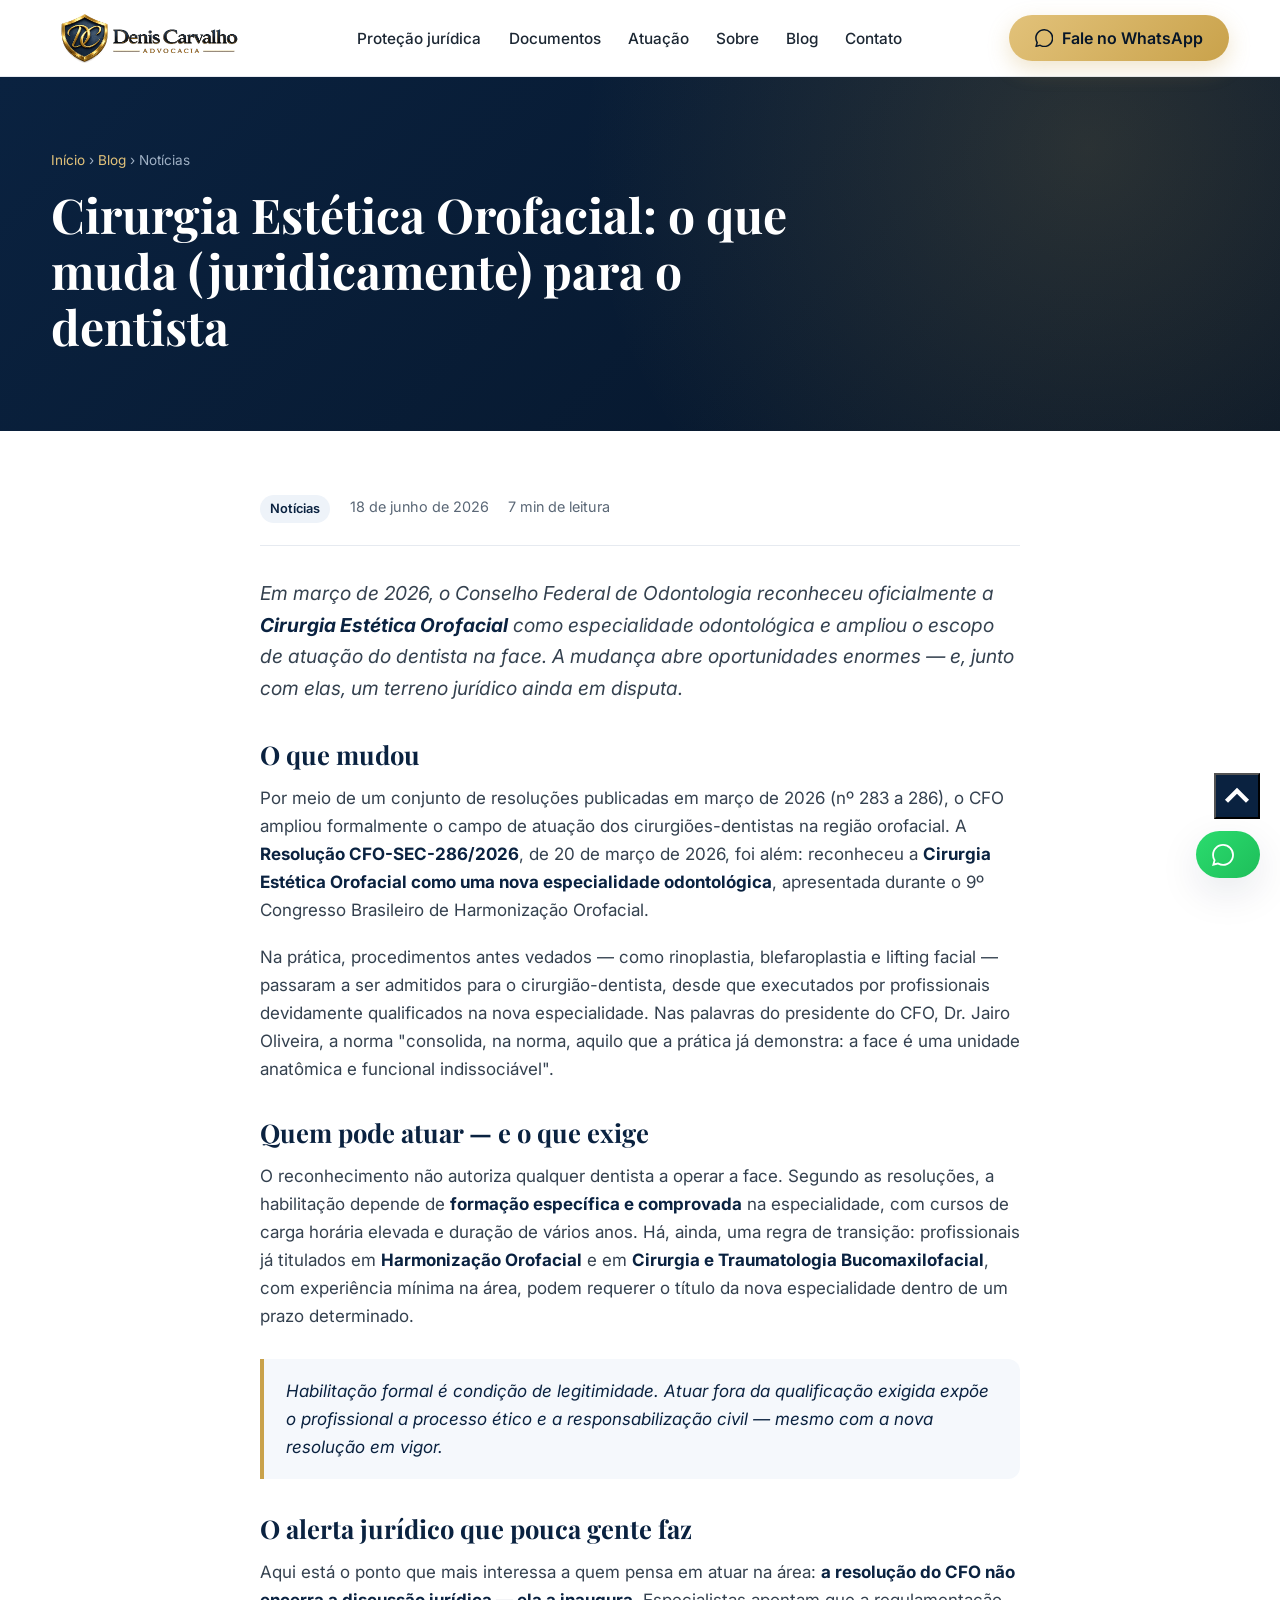
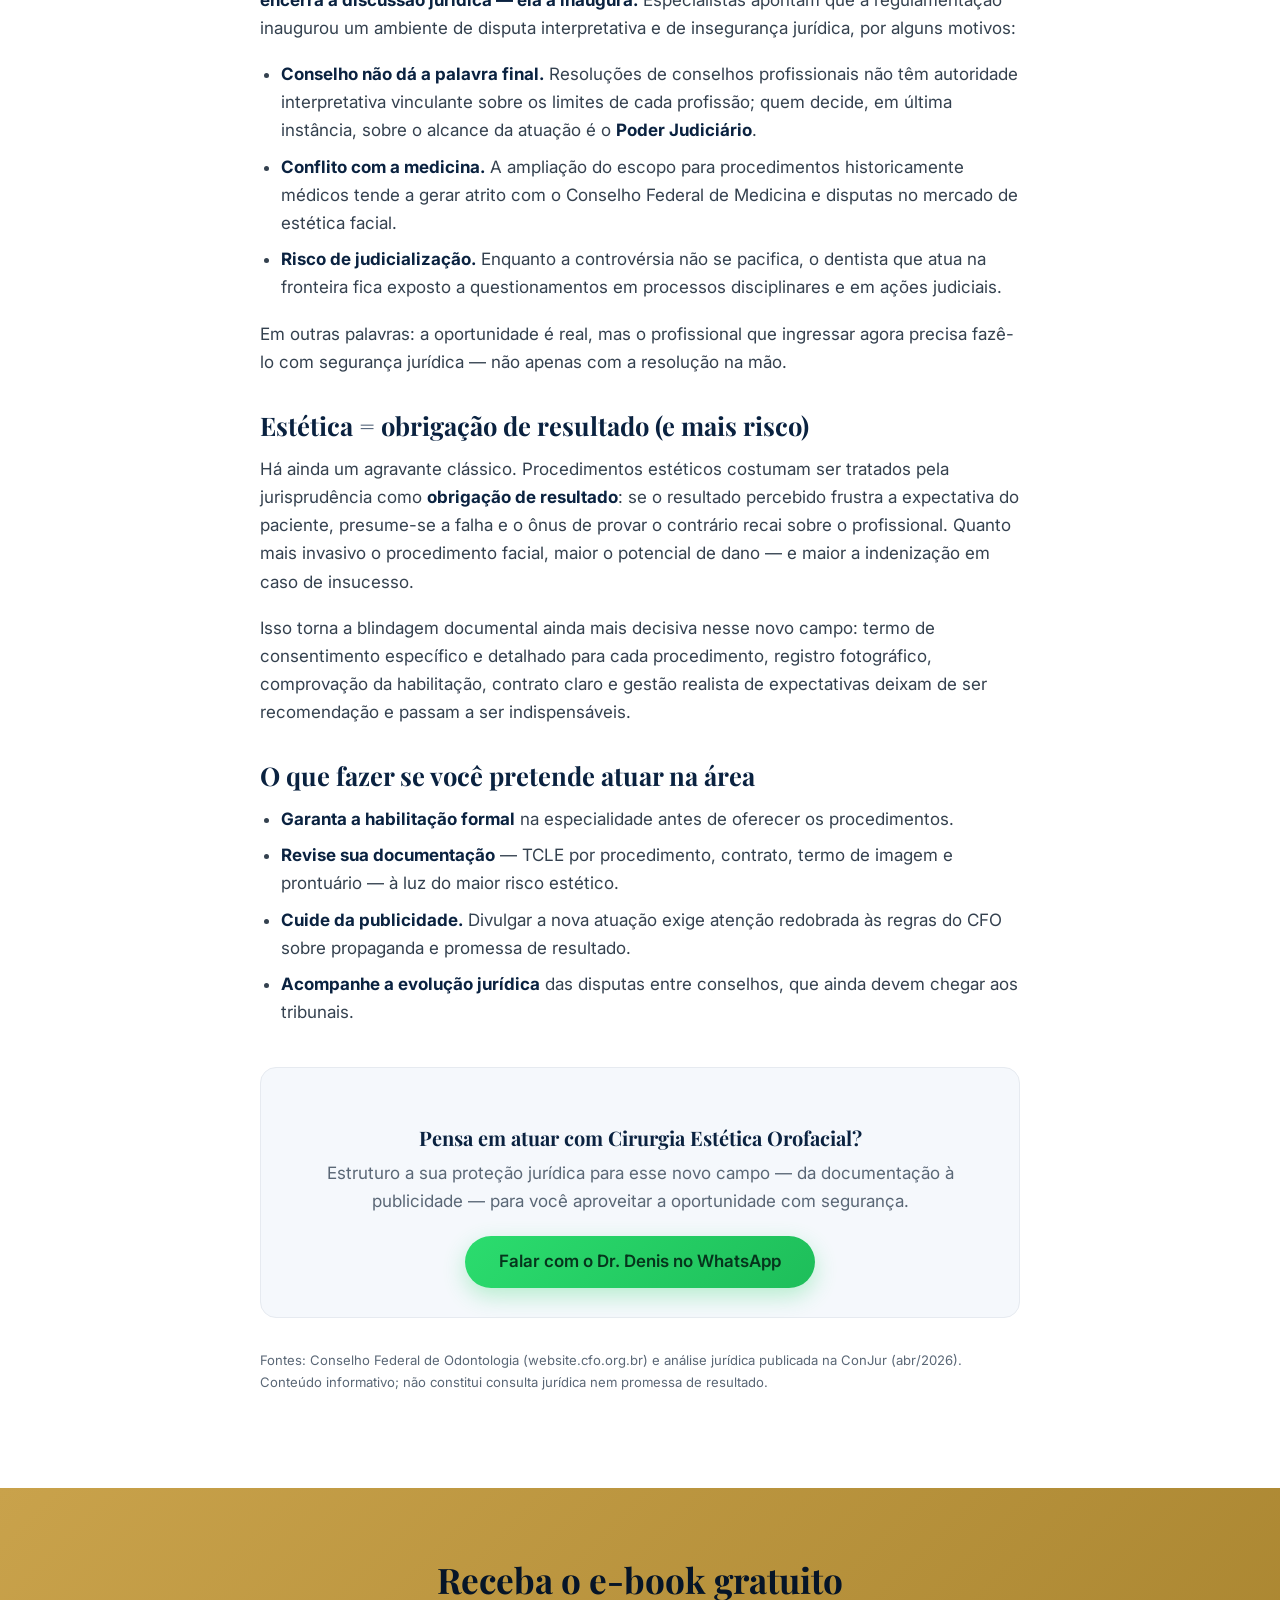
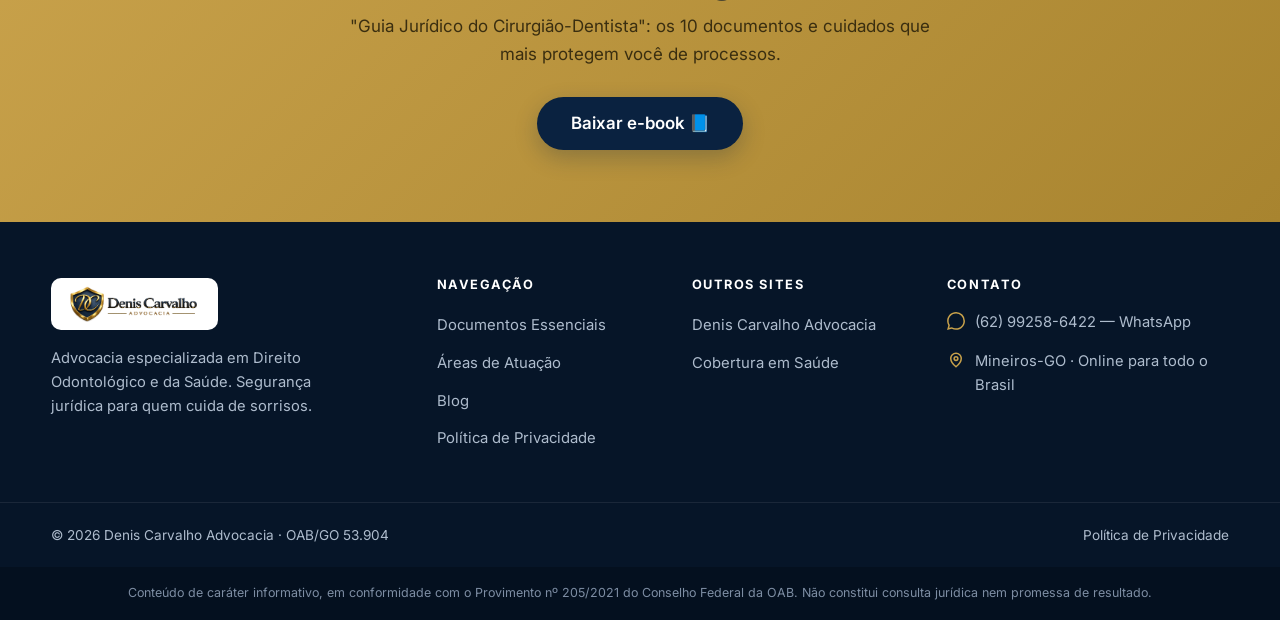
==== 2026-06-11/files-mentioned-by-the-user-denis/outputs/artigo-cirurgia-estetica-orofacial.html @ f8205f70 "Blog: novo artigo sobre Cirurgia Estetica Orofacial (Resolucao CFO 286/2026) Adiciona artigo de noti" ====
<!DOCTYPE html>
<html lang="pt-BR">
<head>
  <meta charset="UTF-8">
  <meta name="viewport" content="width=device-width, initial-scale=1.0">
  <title>Cirurgia Estética Orofacial: o que muda juridicamente para o dentista (Resolução CFO 286/2026) | Advocacia Odontológica</title>
  <meta name="description" content="O CFO reconheceu a Cirurgia Estética Orofacial como especialidade (Resolução CFO-SEC-286/2026) e ampliou o escopo do dentista na face. Entenda o que muda — e os riscos jurídicos que vêm junto.">
  <link rel="canonical" href="https://www.advocaciaodontologica.com.br/artigo-cirurgia-estetica-orofacial.html">
  <link rel="icon" type="image/png" href="assets/img/favicon.png">
  <meta property="og:type" content="article">
  <meta property="og:title" content="Cirurgia Estética Orofacial: o que muda juridicamente para o dentista">
  <meta property="og:description" content="O CFO reconheceu a Cirurgia Estética Orofacial como especialidade e ampliou o escopo do dentista na face. Veja o que muda e os riscos jurídicos.">
  <meta property="og:image" content="https://www.advocaciaodontologica.com.br/assets/img/og-image.jpg">
  <link rel="preconnect" href="https://fonts.googleapis.com">
  <link rel="preconnect" href="https://fonts.gstatic.com" crossorigin>
  <link href="https://fonts.googleapis.com/css2?family=Playfair+Display:wght@500;600;700;800&family=Inter:wght@400;500;600;700&display=swap" rel="stylesheet">
  <link rel="stylesheet" href="assets/css/styles.css">
  <script type="application/ld+json">
  {"@context":"https://schema.org","@type":"Article","headline":"Cirurgia Estética Orofacial: o que muda juridicamente para o dentista (Resolução CFO 286/2026)","datePublished":"2026-06-18","author":{"@type":"Person","name":"Denis Carvalho dos Santos Vieira"},"publisher":{"@type":"Organization","name":"Advocacia Odontológica — Denis Carvalho"},"mainEntityOfPage":"https://www.advocaciaodontologica.com.br/artigo-cirurgia-estetica-orofacial.html"}
  </script>
</head>
<body>

  <!-- HEADER -->
  <header class="site-header" id="header">
    <div class="container nav">
      <a href="index.html" class="brand" aria-label="Advocacia Odontológica — Denis Carvalho"><img src="assets/img/logo.png" alt="Denis Carvalho Advocacia — Advocacia Odontológica"></a>
      <nav aria-label="Menu principal">
        <ul class="nav-links" id="navLinks">
          <li><a href="index.html#contexto">Proteção jurídica</a></li>
          <li><a href="index.html#documentos">Documentos</a></li>
          <li><a href="index.html#servicos">Atuação</a></li>
          <li><a href="index.html#sobre">Sobre</a></li>
          <li><a href="blog.html">Blog</a></li>
          <li><a href="index.html#contato">Contato</a></li>
        </ul>
      </nav>
      <div class="nav-cta">
        <a href="https://wa.me/5562992586422?text=Ol%C3%A1%2C%20Dr.%20Denis!%20Li%20o%20artigo%20sobre%20Cirurgia%20Est%C3%A9tica%20Orofacial%20e%20gostaria%20de%20orienta%C3%A7%C3%A3o." target="_blank" rel="noopener" class="btn btn-gold"><svg viewBox="0 0 24 24"><path d="M.06 24l1.69-6.16a11.86 11.86 0 01-1.6-5.95C.16 5.32 5.5 0 12.06 0a11.8 11.8 0 018.41 3.49 11.8 11.8 0 013.48 8.41c0 6.55-5.34 11.89-11.89 11.89a11.9 11.9 0 01-5.69-1.45L.06 24zm6.6-3.8c1.68.99 3.28 1.59 5.4 1.59 5.44 0 9.87-4.43 9.88-9.88a9.8 9.8 0 00-2.88-6.99A9.82 9.82 0 0012.06 2c-5.45 0-9.88 4.43-9.88 9.88 0 2.2.64 3.85 1.72 5.58l-.99 3.62 3.75-.88z"/></svg><span class="btn-text">Fale no WhatsApp</span></a>
        <button class="nav-toggle" id="navToggle" aria-label="Abrir menu" aria-controls="navLinks"><span></span><span></span><span></span></button>
      </div>
    </div>
  </header>

  <section class="article-hero">
    <div class="container">
      <div class="crumbs"><a href="index.html">Início</a> › <a href="blog.html">Blog</a> › Notícias</div>
      <h1>Cirurgia Estética Orofacial: o que muda (juridicamente) para o dentista</h1>
    </div>
  </section>

  <article class="article">
    <div class="container article__wrap">
      <div class="article__meta">
        <span class="pill">Notícias</span>
        <span>18 de junho de 2026</span>
        <span>7 min de leitura</span>
      </div>

      <p class="article__lead">Em março de 2026, o Conselho Federal de Odontologia reconheceu oficialmente a <strong>Cirurgia Estética Orofacial</strong> como especialidade odontológica e ampliou o escopo de atuação do dentista na face. A mudança abre oportunidades enormes — e, junto com elas, um terreno jurídico ainda em disputa.</p>

      <h2>O que mudou</h2>
      <p>Por meio de um conjunto de resoluções publicadas em março de 2026 (nº 283 a 286), o CFO ampliou formalmente o campo de atuação dos cirurgiões-dentistas na região orofacial. A <strong>Resolução CFO-SEC-286/2026</strong>, de 20 de março de 2026, foi além: reconheceu a <strong>Cirurgia Estética Orofacial como uma nova especialidade odontológica</strong>, apresentada durante o 9º Congresso Brasileiro de Harmonização Orofacial.</p>
      <p>Na prática, procedimentos antes vedados — como rinoplastia, blefaroplastia e lifting facial — passaram a ser admitidos para o cirurgião-dentista, desde que executados por profissionais devidamente qualificados na nova especialidade. Nas palavras do presidente do CFO, Dr. Jairo Oliveira, a norma "consolida, na norma, aquilo que a prática já demonstra: a face é uma unidade anatômica e funcional indissociável".</p>

      <h2>Quem pode atuar — e o que exige</h2>
      <p>O reconhecimento não autoriza qualquer dentista a operar a face. Segundo as resoluções, a habilitação depende de <strong>formação específica e comprovada</strong> na especialidade, com cursos de carga horária elevada e duração de vários anos. Há, ainda, uma regra de transição: profissionais já titulados em <strong>Harmonização Orofacial</strong> e em <strong>Cirurgia e Traumatologia Bucomaxilofacial</strong>, com experiência mínima na área, podem requerer o título da nova especialidade dentro de um prazo determinado.</p>
      <blockquote>Habilitação formal é condição de legitimidade. Atuar fora da qualificação exigida expõe o profissional a processo ético e a responsabilização civil — mesmo com a nova resolução em vigor.</blockquote>

      <h2>O alerta jurídico que pouca gente faz</h2>
      <p>Aqui está o ponto que mais interessa a quem pensa em atuar na área: <strong>a resolução do CFO não encerra a discussão jurídica — ela a inaugura.</strong> Especialistas apontam que a regulamentação inaugurou um ambiente de disputa interpretativa e de insegurança jurídica, por alguns motivos:</p>
      <ul>
        <li><strong>Conselho não dá a palavra final.</strong> Resoluções de conselhos profissionais não têm autoridade interpretativa vinculante sobre os limites de cada profissão; quem decide, em última instância, sobre o alcance da atuação é o <strong>Poder Judiciário</strong>.</li>
        <li><strong>Conflito com a medicina.</strong> A ampliação do escopo para procedimentos historicamente médicos tende a gerar atrito com o Conselho Federal de Medicina e disputas no mercado de estética facial.</li>
        <li><strong>Risco de judicialização.</strong> Enquanto a controvérsia não se pacifica, o dentista que atua na fronteira fica exposto a questionamentos em processos disciplinares e em ações judiciais.</li>
      </ul>
      <p>Em outras palavras: a oportunidade é real, mas o profissional que ingressar agora precisa fazê-lo com segurança jurídica — não apenas com a resolução na mão.</p>

      <h2>Estética = obrigação de resultado (e mais risco)</h2>
      <p>Há ainda um agravante clássico. Procedimentos estéticos costumam ser tratados pela jurisprudência como <strong>obrigação de resultado</strong>: se o resultado percebido frustra a expectativa do paciente, presume-se a falha e o ônus de provar o contrário recai sobre o profissional. Quanto mais invasivo o procedimento facial, maior o potencial de dano — e maior a indenização em caso de insucesso.</p>
      <p>Isso torna a blindagem documental ainda mais decisiva nesse novo campo: termo de consentimento específico e detalhado para cada procedimento, registro fotográfico, comprovação da habilitação, contrato claro e gestão realista de expectativas deixam de ser recomendação e passam a ser indispensáveis.</p>

      <h2>O que fazer se você pretende atuar na área</h2>
      <ul>
        <li><strong>Garanta a habilitação formal</strong> na especialidade antes de oferecer os procedimentos.</li>
        <li><strong>Revise sua documentação</strong> — TCLE por procedimento, contrato, termo de imagem e prontuário — à luz do maior risco estético.</li>
        <li><strong>Cuide da publicidade.</strong> Divulgar a nova atuação exige atenção redobrada às regras do CFO sobre propaganda e promessa de resultado.</li>
        <li><strong>Acompanhe a evolução jurídica</strong> das disputas entre conselhos, que ainda devem chegar aos tribunais.</li>
      </ul>

      <div class="article__cta">
        <h3>Pensa em atuar com Cirurgia Estética Orofacial?</h3>
        <p>Estruturo a sua proteção jurídica para esse novo campo — da documentação à publicidade — para você aproveitar a oportunidade com segurança.</p>
        <a href="https://wa.me/5562992586422?text=Ol%C3%A1%2C%20Dr.%20Denis!%20Quero%20me%20preparar%20juridicamente%20para%20atuar%20com%20Cirurgia%20Est%C3%A9tica%20Orofacial." target="_blank" rel="noopener" class="btn btn-whatsapp btn-lg">Falar com o Dr. Denis no WhatsApp</a>
      </div>

      <p style="font-size:.82rem;color:var(--muted);margin-top:2rem">Fontes: Conselho Federal de Odontologia (website.cfo.org.br) e análise jurídica publicada na ConJur (abr/2026). Conteúdo informativo; não constitui consulta jurídica nem promessa de resultado.</p>
    </div>
  </article>

  <section class="cta-band">
    <div class="container">
      <h2>Receba o e-book gratuito</h2>
      <p>"Guia Jurídico do Cirurgião-Dentista": os 10 documentos e cuidados que mais protegem você de processos.</p>
      <a href="index.html#ebook" class="btn btn-navy btn-lg">Baixar e-book 📘</a>
    </div>
  </section>

  <footer class="footer">
    <div class="container">
      <div class="grid">
        <div class="f-brand">
          <img src="assets/img/logo.png" alt="Denis Carvalho Advocacia">
          <p>Advocacia especializada em Direito Odontológico e da Saúde. Segurança jurídica para quem cuida de sorrisos.</p>
        </div>
        <div>
          <h4>Navegação</h4>
          <ul><li><a href="index.html#documentos">Documentos Essenciais</a></li><li><a href="index.html#servicos">Áreas de Atuação</a></li><li><a href="blog.html">Blog</a></li><li><a href="privacidade.html">Política de Privacidade</a></li></ul>
        </div>
        <div>
          <h4>Outros sites</h4>
          <ul><li><a href="https://www.deniscarvalhoadvocacia.com.br" target="_blank" rel="noopener">Denis Carvalho Advocacia</a></li><li><a href="https://www.coberturaemsaude.com.br" target="_blank" rel="noopener">Cobertura em Saúde</a></li></ul>
        </div>
        <div class="f-contact">
          <h4>Contato</h4>
          <div class="fc"><svg viewBox="0 0 24 24" fill="currentColor"><path d="M.06 24l1.69-6.16a11.86 11.86 0 01-1.6-5.95C.16 5.32 5.5 0 12.06 0a11.8 11.8 0 018.41 3.49 11.8 11.8 0 013.48 8.41c0 6.55-5.34 11.89-11.89 11.89a11.9 11.9 0 01-5.69-1.45L.06 24zm6.6-3.8c1.68.99 3.28 1.59 5.4 1.59 5.44 0 9.87-4.43 9.88-9.88a9.8 9.8 0 00-2.88-6.99A9.82 9.82 0 0012.06 2c-5.45 0-9.88 4.43-9.88 9.88 0 2.2.64 3.85 1.72 5.58l-.99 3.62 3.75-.88z"/></svg><div><a href="https://wa.me/5562992586422" target="_blank" rel="noopener">(62) 99258-6422</a> — WhatsApp</div></div>
          <div class="fc"><svg viewBox="0 0 24 24" fill="none" stroke="currentColor" stroke-width="2"><path d="M12 21s-7-5.6-7-11a7 7 0 0114 0c0 5.4-7 11-7 11z"/><circle cx="12" cy="10" r="2.5"/></svg><div>Mineiros-GO · Online para todo o Brasil</div></div>
        </div>
      </div>
    </div>
    <div class="footer-bottom"><div class="container"><span>© <span class="js-year">2026</span> Denis Carvalho Advocacia · OAB/GO 53.904</span><span><a href="privacidade.html">Política de Privacidade</a></span></div></div>
    <div class="disclaimer"><div class="container">Conteúdo de caráter informativo, em conformidade com o Provimento nº 205/2021 do Conselho Federal da OAB. Não constitui consulta jurídica nem promessa de resultado.</div></div>
  </footer>

  <div class="fab-stack">
    <button class="fab-totop" id="toTop" aria-label="Voltar ao topo"><svg viewBox="0 0 24 24" fill="none" stroke="currentColor" stroke-width="2.5"><path d="M18 15l-6-6-6 6"/></svg></button>
    <a href="https://wa.me/5562992586422?text=Ol%C3%A1%2C%20Dr.%20Denis!%20Vim%20pelo%20blog%20e%20gostaria%20de%20uma%20orienta%C3%A7%C3%A3o." target="_blank" rel="noopener" class="fab fab-whats" aria-label="Fale no WhatsApp"><svg viewBox="0 0 24 24" fill="currentColor"><path d="M.06 24l1.69-6.16a11.86 11.86 0 01-1.6-5.95C.16 5.32 5.5 0 12.06 0a11.8 11.8 0 018.41 3.49 11.8 11.8 0 013.48 8.41c0 6.55-5.34 11.89-11.89 11.89a11.9 11.9 0 01-5.69-1.45L.06 24zm6.6-3.8c1.68.99 3.28 1.59 5.4 1.59 5.44 0 9.87-4.43 9.88-9.88a9.8 9.8 0 00-2.88-6.99A9.82 9.82 0 0012.06 2c-5.45 0-9.88 4.43-9.88 9.88 0 2.2.64 3.85 1.72 5.58l-.99 3.62 3.75-.88z"/></svg><span class="fab-label">Fale comigo no WhatsApp</span></a>
  </div>

  <script src="assets/js/main.js" defer></script>
</body>
</html>
---- 2026-06-11/files-mentioned-by-the-user-denis/outputs/assets/css/styles.css ----
/* ===================================================================
   Advocacia Odontológica — Denis Carvalho Advocacia
   Folha de estilo única (index, blog, artigos, privacidade)
   Identidade: navy + dourado · Playfair Display + Inter
   =================================================================== */

/* ---------- Tokens ---------- */
:root {
  --navy:        #0a2240;
  --navy-2:      #0d2a4d;
  --navy-3:      #112f57;
  --navy-deep:   #061528;
  --gold:        #c9a24b;
  --gold-light:  #e2c27a;
  --gold-dark:   #a8842f;
  --ink:         #1c2733;
  --muted:       #5a6776;
  --line:        #e6eaf0;
  --bg:          #ffffff;
  --bg-soft:     #f5f8fc;
  --bg-soft-2:   #eef3f9;
  --white:       #ffffff;
  --radius:      16px;
  --radius-sm:   11px;
  --shadow-sm:   0 2px 10px rgba(10, 34, 64, .06);
  --shadow:      0 14px 40px rgba(10, 34, 64, .10);
  --shadow-lg:   0 30px 70px rgba(10, 34, 64, .18);
  --container:   1180px;
  --ease:        cubic-bezier(.22, .61, .36, 1);
  --wa:          #25d366;
  --wa-dark:     #1ebe5a;
}

/* ---------- Reset ---------- */
*, *::before, *::after { box-sizing: border-box; }
html { scroll-behavior: smooth; -webkit-text-size-adjust: 100%; }
body {
  margin: 0;
  font-family: "Inter", system-ui, -apple-system, "Segoe UI", Roboto, sans-serif;
  color: var(--ink);
  background: var(--bg);
  line-height: 1.65;
  font-size: 17px;
  overflow-x: hidden;
}
img { max-width: 100%; display: block; }
a { color: inherit; text-decoration: none; }
h1, h2, h3, h4 { font-family: "Playfair Display", Georgia, serif; line-height: 1.16; color: var(--navy); margin: 0; font-weight: 700; }
p { margin: 0 0 1rem; }
ul { margin: 0; padding: 0; list-style: none; }

.container { width: 92%; max-width: var(--container); margin-inline: auto; }
.container--narrow { max-width: 820px; }

/* ---------- Buttons ---------- */
.btn {
  --btn-bg: var(--gold);
  --btn-fg: var(--navy-deep);
  display: inline-flex; align-items: center; gap: .55em;
  padding: .85em 1.6em;
  background: var(--btn-bg); color: var(--btn-fg);
  font-weight: 600; font-size: 1rem; line-height: 1;
  border: none; border-radius: 999px; cursor: pointer;
  transition: transform .25s var(--ease), box-shadow .25s var(--ease), background .25s var(--ease);
  box-shadow: 0 8px 22px rgba(201, 162, 75, .28);
  white-space: nowrap;
}
.btn:hover { transform: translateY(-2px); box-shadow: 0 14px 30px rgba(201, 162, 75, .4); }
.btn svg { width: 1.15em; height: 1.15em; fill: currentColor; flex: none; }

.btn-gold   { --btn-bg: linear-gradient(135deg, var(--gold-light), var(--gold)); --btn-fg: var(--navy-deep); }
.btn-navy   { --btn-bg: var(--navy); --btn-fg: #fff; box-shadow: 0 8px 22px rgba(10, 34, 64, .25); }
.btn-navy:hover { box-shadow: 0 14px 30px rgba(10, 34, 64, .35); }
.btn-whatsapp { --btn-bg: linear-gradient(135deg, #2bdc6e, var(--wa-dark)); --btn-fg: #06351c; box-shadow: 0 8px 22px rgba(37, 211, 102, .3); }
.btn-whatsapp:hover { box-shadow: 0 14px 30px rgba(37, 211, 102, .45); }
.btn-outline {
  --btn-bg: transparent; --btn-fg: #fff;
  border: 1.6px solid rgba(255, 255, 255, .55); box-shadow: none;
}
.btn-outline:hover { background: rgba(255, 255, 255, .1); box-shadow: none; }
.btn-outline--navy { --btn-fg: var(--navy); border-color: rgba(10, 34, 64, .25); }
.btn-outline--navy:hover { background: rgba(10, 34, 64, .05); }
.btn-lg { padding: 1.05em 2em; font-size: 1.06rem; }
.btn-xl { padding: 1.15em 2.4em; font-size: 1.12rem; }

/* ---------- Top bar ---------- */
.topbar {
  background: var(--navy-deep); color: #c7d3e1;
  font-size: .82rem; border-bottom: 1px solid rgba(255, 255, 255, .07);
}
.topbar .container { display: flex; align-items: center; justify-content: space-between; gap: 1rem; min-height: 40px; }
.topbar a { color: #c7d3e1; transition: color .2s; }
.topbar a:hover { color: var(--gold-light); }
.tb-item { display: inline-flex; align-items: center; gap: .45em; }
.tb-item svg { width: 15px; height: 15px; color: var(--gold); }
.tb-social { display: inline-flex; align-items: center; gap: 1rem; }
.tb-social svg { width: 17px; height: 17px; }

/* ---------- Header ---------- */
.site-header {
  position: sticky; top: 0; z-index: 50;
  background: rgba(255, 255, 255, .92);
  backdrop-filter: saturate(180%) blur(10px);
  border-bottom: 1px solid var(--line);
  transition: box-shadow .3s, background .3s;
}
.site-header.scrolled { box-shadow: var(--shadow-sm); background: rgba(255, 255, 255, .98); }
.site-header .nav { display: flex; align-items: center; justify-content: space-between; gap: 1.2rem; min-height: 76px; }
.brand { flex: none; display: inline-flex; }
.brand img { height: 50px; width: auto; max-width: none; }
.nav-links { display: flex; align-items: center; gap: 1.7rem; }
.nav-links a { font-weight: 500; font-size: .96rem; color: var(--ink); position: relative; padding: .35em 0; transition: color .2s; white-space: nowrap; }
.nav-links a::after {
  content: ""; position: absolute; left: 0; bottom: 0; height: 2px; width: 0;
  background: var(--gold); transition: width .25s var(--ease);
}
.nav-links a:hover { color: var(--navy); }
.nav-links a:hover::after { width: 100%; }
.nav-cta { display: flex; align-items: center; gap: .8rem; }

.nav-toggle {
  display: none; flex-direction: column; gap: 5px; width: 42px; height: 42px;
  align-items: center; justify-content: center; background: var(--bg-soft);
  border: 1px solid var(--line); border-radius: 11px; cursor: pointer;
}
.nav-toggle span { width: 22px; height: 2px; background: var(--navy); border-radius: 2px; transition: .3s; }
.nav-toggle.open span:nth-child(1) { transform: translateY(7px) rotate(45deg); }
.nav-toggle.open span:nth-child(2) { opacity: 0; }
.nav-toggle.open span:nth-child(3) { transform: translateY(-7px) rotate(-45deg); }

/* ---------- Hero ---------- */
.hero {
  position: relative; color: #fff; overflow: hidden;
  background: linear-gradient(120deg, var(--navy-deep) 0%, var(--navy) 48%, var(--navy-3) 100%);
}
.hero::before {
  content: ""; position: absolute; inset: 0;
  background:
    radial-gradient(circle at 82% 18%, rgba(201, 162, 75, .22), transparent 42%),
    radial-gradient(circle at 12% 88%, rgba(201, 162, 75, .12), transparent 40%);
  pointer-events: none;
}
.hero__inner {
  position: relative; z-index: 2;
  display: grid; grid-template-columns: 1.05fr .95fr; gap: 3rem; align-items: center;
  padding: clamp(3rem, 7vw, 6rem) 0;
}
.hero__eyebrow {
  display: inline-flex; align-items: center; gap: .5em;
  font-size: .8rem; font-weight: 600; letter-spacing: .14em; text-transform: uppercase;
  color: var(--gold-light); margin-bottom: 1.1rem;
}
.hero__eyebrow::before { content: ""; width: 28px; height: 1.5px; background: var(--gold); }
.hero__title {
  color: #fff; font-size: clamp(2.1rem, 4.6vw, 3.5rem); margin-bottom: 1.2rem; font-weight: 700;
}
.hero__title span { color: var(--gold-light); font-style: italic; }
.hero__subtitle { font-size: 1.12rem; color: #cdd8e6; max-width: 33em; margin-bottom: 2rem; }
.hero__actions { display: flex; flex-wrap: wrap; gap: 1rem; margin-bottom: 1.8rem; }
.hero__note { font-size: .9rem; color: #9fb0c4; display: flex; align-items: center; gap: .5em; }
.hero__note svg { width: 16px; height: 16px; fill: var(--gold); flex: none; }

.hero__media { position: relative; }
.hero__media img {
  width: 100%; border-radius: var(--radius); box-shadow: var(--shadow-lg);
  border: 5px solid rgba(255, 255, 255, .08); aspect-ratio: 4 / 3.4; object-fit: cover;
}
.hero__badge {
  position: absolute; left: -18px; bottom: 26px;
  background: #fff; color: var(--navy); border-radius: 14px; padding: .9rem 1.15rem;
  box-shadow: var(--shadow); display: flex; align-items: center; gap: .75rem;
}
.hero__badge strong { font-family: "Playfair Display", serif; font-size: 1.55rem; color: var(--gold-dark); display: block; line-height: 1; }
.hero__badge span { font-size: .78rem; color: var(--muted); line-height: 1.3; }
.hero__badge .b-ic { width: 38px; height: 38px; border-radius: 10px; background: var(--bg-soft); display: grid; place-items: center; }
.hero__badge .b-ic svg { width: 20px; height: 20px; fill: var(--gold); }

/* Trust strip */
.trust { background: var(--navy-deep); border-top: 1px solid rgba(255, 255, 255, .07); }
.trust .container { display: flex; flex-wrap: wrap; justify-content: center; gap: 1rem 2.6rem; padding: 1rem 0; }
.trust span { color: #b9c6d6; font-size: .92rem; display: inline-flex; align-items: center; gap: .5em; }
.trust svg { width: 18px; height: 18px; fill: var(--gold); }

/* ---------- Sections ---------- */
.section { padding: clamp(3.5rem, 7vw, 6rem) 0; }
.section--light { background: var(--bg-soft); }
.section--soft2 { background: var(--bg-soft-2); }
.section--navy { background: linear-gradient(160deg, var(--navy) 0%, var(--navy-deep) 100%); color: #d6e0ee; }
.section--navy .section__title, .section--navy h3 { color: #fff; }
.section--navy .section__lead { color: #c0cde0; }

.eyebrow {
  display: inline-flex; align-items: center; gap: .5em;
  font-size: .78rem; font-weight: 700; letter-spacing: .16em; text-transform: uppercase;
  color: var(--gold-dark); margin-bottom: .9rem;
}
.section--navy .eyebrow { color: var(--gold-light); }
.section__head { text-align: center; max-width: 760px; margin: 0 auto 3rem; }
.section__title { font-size: clamp(1.7rem, 3.5vw, 2.6rem); margin-bottom: 1rem; }
.section__title--left { text-align: left; }
.section__lead { font-size: 1.1rem; color: var(--muted); }
.section--navy .section__lead { color: #c0cde0; }
.section__closing { text-align: center; max-width: 720px; margin: 2.6rem auto 0; font-size: 1.05rem; color: var(--muted); }
.section--navy .section__closing { color: #c0cde0; }
.section__cta { text-align: center; margin-top: 2.8rem; }

/* ---------- Cards grid ---------- */
.cards-grid { display: grid; gap: 1.4rem; }
.cards-grid--3 { grid-template-columns: repeat(3, 1fr); }
.cards-grid--2 { grid-template-columns: repeat(2, 1fr); }

.card {
  background: var(--bg); border: 1px solid var(--line); border-radius: var(--radius);
  padding: 2rem 1.7rem; box-shadow: var(--shadow-sm);
  transition: transform .3s var(--ease), box-shadow .3s var(--ease), border-color .3s;
}
.card:hover { transform: translateY(-6px); box-shadow: var(--shadow); border-color: #d7e0ec; }
.card__icon { width: 50px; height: 50px; padding: 12px; border-radius: 13px;
  background: linear-gradient(135deg, rgba(201, 162, 75, .16), rgba(201, 162, 75, .05));
  fill: var(--gold-dark); margin-bottom: 1.1rem; }
.card h3 { font-size: 1.22rem; margin-bottom: .6rem; }
.card p { color: var(--muted); font-size: .98rem; margin: 0; }
.section--navy .card { background: rgba(255, 255, 255, .04); border-color: rgba(255, 255, 255, .1); }
.section--navy .card p { color: #b8c5d8; }
.section--navy .card:hover { border-color: rgba(201, 162, 75, .4); }

/* Doc cards */
.docs-grid { margin-top: .5rem; }
.doc-card {
  background: rgba(255, 255, 255, .045); border: 1px solid rgba(255, 255, 255, .1);
  border-radius: var(--radius-sm); padding: 1.5rem 1.4rem; position: relative;
  transition: transform .3s var(--ease), background .3s, border-color .3s;
}
.doc-card::before {
  content: ""; position: absolute; left: 1.4rem; top: 0; width: 34px; height: 3px;
  background: var(--gold); border-radius: 0 0 3px 3px;
}
.doc-card:hover { transform: translateY(-5px); background: rgba(255, 255, 255, .08); border-color: rgba(201, 162, 75, .45); }
.doc-card h3 { color: #fff; font-size: 1.08rem; margin-bottom: .5rem; }
.doc-card p { color: #b8c5d8; font-size: .92rem; margin: 0; }

/* ---------- Split feature (image + text) ---------- */
.split { display: grid; grid-template-columns: 1fr 1fr; gap: 3.2rem; align-items: center; }
.split--reverse .split__media { order: 2; }
.split__media img { width: 100%; border-radius: var(--radius); box-shadow: var(--shadow); aspect-ratio: 5/4; object-fit: cover; }
.split__list { margin-top: 1.4rem; display: grid; gap: .85rem; }
.split__list li { display: flex; gap: .7rem; align-items: flex-start; color: var(--muted); }
.split__list svg { width: 22px; height: 22px; fill: var(--gold-dark); flex: none; margin-top: 2px; }
.split__list strong { color: var(--navy); }

/* ---------- About ---------- */
.about { display: grid; grid-template-columns: .8fr 1.2fr; gap: 3rem; align-items: center; }
.about__photo img { width: 100%; border-radius: var(--radius); box-shadow: var(--shadow-lg); border: 5px solid rgba(255, 255, 255, .08); }
.about__name { font-size: 1.5rem; color: #fff; margin: .3rem 0; }
.about__oab { color: var(--gold-light); font-weight: 600; margin-bottom: 1.2rem; font-size: .98rem; }
.about__highlights { margin: 1.4rem 0 1.8rem; display: grid; gap: .8rem; }
.about__highlights li { display: flex; gap: .7rem; align-items: center; color: #cdd8e6; }
.about__highlights svg { width: 22px; height: 22px; fill: var(--gold); flex: none; }

/* ---------- FAQ ---------- */
.faq { display: grid; gap: 1rem; }
.faq__item {
  background: var(--bg); border: 1px solid var(--line); border-radius: var(--radius-sm);
  overflow: hidden; box-shadow: var(--shadow-sm); transition: box-shadow .25s;
}
.faq__item[open] { box-shadow: var(--shadow); }
.faq__question {
  list-style: none; cursor: pointer; padding: 1.25rem 3rem 1.25rem 1.5rem;
  font-weight: 600; color: var(--navy); position: relative; font-size: 1.04rem;
}
.faq__question::-webkit-details-marker { display: none; }
.faq__question::after {
  content: "+"; position: absolute; right: 1.4rem; top: 50%; transform: translateY(-50%);
  font-size: 1.6rem; color: var(--gold-dark); transition: transform .3s; font-family: "Inter", sans-serif; line-height: 1;
}
.faq__item[open] .faq__question::after { transform: translateY(-50%) rotate(45deg); }
.faq__answer { padding: 0 1.5rem 1.4rem; color: var(--muted); }
.faq__answer p { margin: 0; }

/* ---------- Lead capture (slide-in) ---------- */
.leadin {
  position: fixed; right: 0; top: 50%; transform: translate(105%, -50%); z-index: 80;
  width: 340px; max-width: 90vw; background: #fff; border-radius: 16px 0 0 16px;
  box-shadow: var(--shadow-lg); transition: transform .5s var(--ease); overflow: hidden;
}
.leadin.show { transform: translate(0, -50%); }
.leadin__head { background: linear-gradient(135deg, var(--navy), var(--navy-deep)); color: #fff; padding: 1.4rem 1.5rem 1.2rem; position: relative; }
.leadin__head .tag { display: inline-block; background: var(--gold); color: var(--navy-deep); font-size: .68rem; font-weight: 700; letter-spacing: .1em; text-transform: uppercase; padding: .25em .6em; border-radius: 6px; margin-bottom: .6rem; }
.leadin__head h4 { color: #fff; font-size: 1.2rem; margin-bottom: .3rem; }
.leadin__head p { font-size: .85rem; color: #c7d3e1; margin: 0; }
.leadin__close { position: absolute; top: 10px; right: 12px; width: 28px; height: 28px; border: none; background: rgba(255,255,255,.12); color: #fff; border-radius: 8px; font-size: 1.1rem; cursor: pointer; line-height: 1; }
.leadin__close:hover { background: rgba(255,255,255,.25); }
.leadin__body { padding: 1.3rem 1.5rem 1.5rem; }
.leadin__body label { font-size: .8rem; font-weight: 600; color: var(--navy); display: block; margin-bottom: .3rem; }
.leadin__body input[type=text], .leadin__body input[type=email] {
  width: 100%; padding: .7em .9em; border: 1px solid var(--line); border-radius: 10px;
  font: inherit; font-size: .95rem; margin-bottom: .9rem; transition: border-color .2s;
}
.leadin__body input:focus { outline: none; border-color: var(--gold); }
.leadin__consent { display: flex; gap: .5rem; align-items: flex-start; font-size: .78rem; color: var(--muted); margin-bottom: 1rem; }
.leadin__consent input { margin-top: 3px; }
.leadin__body .btn { width: 100%; justify-content: center; }
.leadin__tab {
  position: fixed; right: 0; top: 50%; transform: translateY(-50%); z-index: 79;
  background: linear-gradient(135deg, var(--gold-light), var(--gold)); color: var(--navy-deep);
  writing-mode: vertical-rl; padding: 1rem .55rem; border-radius: 12px 0 0 12px;
  font-weight: 700; font-size: .82rem; letter-spacing: .04em; cursor: pointer; border: none;
  box-shadow: -4px 4px 16px rgba(10, 34, 64, .2); display: flex; align-items: center; gap: .5rem;
}
.leadin__tab svg { width: 18px; height: 18px; fill: var(--navy-deep); transform: rotate(90deg); }

/* ---------- CTA band ---------- */
.cta-final {
  background: linear-gradient(135deg, var(--navy) 0%, var(--navy-deep) 100%);
  color: #fff; text-align: center; padding: clamp(3.5rem, 7vw, 5.5rem) 0; position: relative; overflow: hidden;
}
.cta-final::before { content: ""; position: absolute; inset: 0;
  background: radial-gradient(circle at 50% 0%, rgba(201,162,75,.2), transparent 55%); }
.cta-final > .container { position: relative; z-index: 2; }
.cta-final__title { color: #fff; font-size: clamp(1.7rem, 3.6vw, 2.5rem); margin-bottom: 1rem; }
.cta-final__text { color: #cdd8e6; font-size: 1.1rem; max-width: 38em; margin: 0 auto 2rem; }
.cta-final__note { color: #9fb0c4; font-size: .9rem; margin-top: 1.4rem; }

.cta-band { background: linear-gradient(135deg, var(--gold) 0%, var(--gold-dark) 100%); color: var(--navy-deep); text-align: center; padding: clamp(3rem, 6vw, 4.5rem) 0; }
.cta-band h2 { color: var(--navy-deep); font-size: clamp(1.6rem, 3.4vw, 2.2rem); margin-bottom: .7rem; }
.cta-band p { color: #3a2e10; max-width: 36em; margin: 0 auto 1.8rem; }

/* ---------- Blog ---------- */
.article-hero {
  background: linear-gradient(135deg, var(--navy) 0%, var(--navy-deep) 100%); color: #fff;
  padding: clamp(2.6rem, 6vw, 4.5rem) 0 clamp(2.6rem, 6vw, 4rem); position: relative; overflow: hidden;
}
.article-hero::before { content: ""; position: absolute; inset: 0; background: radial-gradient(circle at 85% 20%, rgba(201,162,75,.18), transparent 45%); }
.article-hero > .container { position: relative; z-index: 2; }
.crumbs { font-size: .85rem; color: #9fb0c4; margin-bottom: 1rem; }
.crumbs a { color: var(--gold-light); }
.article-hero h1 { color: #fff; font-size: clamp(2rem, 4.4vw, 3rem); max-width: 16em; margin-bottom: .8rem; }
.article-hero .lead { color: #c7d3e1; font-size: 1.12rem; max-width: 680px; }

.blog { padding: clamp(3rem, 6vw, 5rem) 0; background: var(--bg-soft); }
.posts { display: grid; grid-template-columns: repeat(3, 1fr); gap: 1.8rem; }
.post {
  background: #fff; border: 1px solid var(--line); border-radius: var(--radius); overflow: hidden;
  display: flex; flex-direction: column; box-shadow: var(--shadow-sm);
  transition: transform .3s var(--ease), box-shadow .3s var(--ease);
}
.post:hover { transform: translateY(-6px); box-shadow: var(--shadow); }
.post .thumb {
  position: relative; aspect-ratio: 16/10; display: grid; place-items: center; overflow: hidden;
}
.post .thumb img { width: 100%; height: 100%; object-fit: cover; transition: transform .5s var(--ease); }
.post:hover .thumb img { transform: scale(1.06); }
.post .thumb.g1 { background: linear-gradient(135deg, var(--navy), var(--navy-3)); }
.post .thumb.g2 { background: linear-gradient(135deg, #15406e, #0d2a4d); }
.post .thumb.g3 { background: linear-gradient(135deg, var(--gold-dark), #6c5418); }
.post .thumb > svg { width: 56px; height: 56px; stroke: rgba(255,255,255,.85); }
.post .cat {
  position: absolute; left: 12px; top: 12px; z-index: 2;
  background: rgba(255,255,255,.95); color: var(--navy); font-size: .72rem; font-weight: 700;
  padding: .3em .7em; border-radius: 7px; letter-spacing: .02em;
}
.post .body { padding: 1.4rem 1.4rem 1.6rem; display: flex; flex-direction: column; flex: 1; }
.post .date { font-size: .8rem; color: var(--muted); margin-bottom: .55rem; }
.post h3 { font-size: 1.18rem; margin-bottom: .55rem; line-height: 1.3; }
.post p { color: var(--muted); font-size: .94rem; flex: 1; }
.post .more { color: var(--gold-dark); font-weight: 600; font-size: .92rem; display: inline-flex; align-items: center; gap: .4em; margin-top: .6rem; }
.post .more svg { width: 17px; height: 17px; stroke: currentColor; fill: none; transition: transform .25s; }
.post:hover .more svg { transform: translateX(4px); }

/* ---------- Article body ---------- */
.article { padding: clamp(2.5rem, 5vw, 4rem) 0 clamp(3rem, 6vw, 5rem); }
.article__wrap { max-width: 760px; margin: 0 auto; }
.article__meta { display: flex; flex-wrap: wrap; gap: .5rem 1.2rem; color: var(--muted); font-size: .9rem; margin-bottom: 2rem; padding-bottom: 1.4rem; border-bottom: 1px solid var(--line); }
.article__meta .pill { background: var(--bg-soft-2); color: var(--navy); padding: .25em .8em; border-radius: 999px; font-weight: 600; font-size: .8rem; }
.article__wrap h2 { font-size: 1.6rem; margin: 2.2rem 0 .9rem; }
.article__wrap h3 { font-size: 1.25rem; margin: 1.8rem 0 .7rem; }
.article__wrap p { color: #34414f; margin-bottom: 1.15rem; }
.article__wrap ul { list-style: disc; padding-left: 1.3rem; margin: 0 0 1.2rem; color: #34414f; }
.article__wrap li { margin-bottom: .5rem; }
.article__wrap blockquote {
  margin: 1.8rem 0; padding: 1.1rem 1.4rem; background: var(--bg-soft);
  border-left: 4px solid var(--gold); border-radius: 0 12px 12px 0; color: var(--navy); font-style: italic;
}
.article__wrap strong { color: var(--navy); }
.article__lead { font-size: 1.2rem; color: var(--muted); font-style: italic; }
.article__cta {
  margin-top: 2.6rem; padding: 1.8rem; background: var(--bg-soft); border: 1px solid var(--line);
  border-radius: var(--radius); text-align: center;
}
.article__cta h3 { margin-bottom: .6rem; }
.article__cta p { color: var(--muted); margin-bottom: 1.3rem; }

/* ---------- Footer ---------- */
.footer { background: var(--navy-deep); color: #aebccd; padding: 3.5rem 0 0; }
.footer .grid { display: grid; grid-template-columns: 1.6fr 1fr 1fr 1.3fr; gap: 2.4rem; padding-bottom: 2.6rem; }
.footer h4 { color: #fff; font-family: "Inter", sans-serif; font-size: .8rem; letter-spacing: .12em; text-transform: uppercase; margin-bottom: 1.1rem; }
.f-brand img { height: 52px; background: #fff; padding: 8px 12px; border-radius: 10px; margin-bottom: 1rem; }
.f-brand p { font-size: .92rem; max-width: 30ch; }
.footer ul li { margin-bottom: .6rem; }
.footer ul a { font-size: .93rem; transition: color .2s; }
.footer ul a:hover { color: var(--gold-light); }
.f-social { display: flex; gap: .7rem; margin-top: 1.1rem; }
.f-social a { width: 38px; height: 38px; border-radius: 10px; background: rgba(255,255,255,.07); display: grid; place-items: center; transition: background .2s, transform .2s; }
.f-social a:hover { background: var(--gold); transform: translateY(-2px); }
.f-social svg { width: 18px; height: 18px; color: #fff; }
.f-social a:hover svg { color: var(--navy-deep); }
.f-contact .fc { display: flex; gap: .6rem; align-items: flex-start; margin-bottom: .9rem; font-size: .92rem; }
.f-contact .fc svg { width: 18px; height: 18px; color: var(--gold); flex: none; margin-top: 2px; }
.f-contact .fc a { color: #aebccd; }
.f-contact .fc a:hover { color: var(--gold-light); }
.footer-bottom { border-top: 1px solid rgba(255,255,255,.08); }
.footer-bottom .container { display: flex; flex-wrap: wrap; justify-content: space-between; gap: .6rem; padding: 1.3rem 0; font-size: .85rem; }
.footer-bottom a:hover { color: var(--gold-light); }
.disclaimer { background: #04101f; }
.disclaimer .container { padding: 1rem 0; font-size: .78rem; color: #7d8da3; text-align: center; }

/* ---------- Floating action buttons ---------- */
.fab-stack { position: fixed; right: 20px; bottom: 22px; z-index: 70; display: flex; flex-direction: column; gap: .8rem; align-items: flex-end; }
.fab {
  display: inline-flex; align-items: center; gap: .6rem; padding: .7rem 1rem; border-radius: 999px;
  font-weight: 600; font-size: .92rem; box-shadow: var(--shadow); cursor: pointer; border: none;
  transition: transform .25s var(--ease), box-shadow .25s; color: #fff;
}
.fab svg { width: 22px; height: 22px; flex: none; }
.fab .fab-label { max-width: 0; overflow: hidden; white-space: nowrap; opacity: 0; transition: max-width .35s var(--ease), opacity .25s, margin .35s; }
.fab:hover { transform: translateY(-3px); box-shadow: var(--shadow-lg); }
.fab:hover .fab-label { max-width: 240px; opacity: 1; }
.fab-whats { background: linear-gradient(135deg, #2bdc6e, var(--wa-dark)); }
.fab-whats svg { fill: #fff; }
.fab-urgent { background: linear-gradient(135deg, #e0533d, #b8311c); }
.fab-urgent svg { stroke: #fff; fill: none; }
.fab-totop {
  width: 46px; height: 46px; justify-content: center; padding: 0; background: var(--navy);
  opacity: 0; visibility: hidden; transition: opacity .3s, transform .25s, visibility .3s;
}
.fab-totop svg { stroke: #fff; fill: none; }
.fab-totop.show { opacity: 1; visibility: visible; }
/* WhatsApp pulse */
.fab-whats::after {
  content: ""; position: absolute; inset: 0; border-radius: 999px; z-index: -1;
  box-shadow: 0 0 0 0 rgba(37, 211, 102, .5); animation: pulse 2.4s infinite;
}
.fab-whats { position: relative; }
@keyframes pulse { 0% { box-shadow: 0 0 0 0 rgba(37,211,102,.5); } 70% { box-shadow: 0 0 0 16px rgba(37,211,102,0); } 100% { box-shadow: 0 0 0 0 rgba(37,211,102,0); } }

/* ---------- Toast ---------- */
.toast {
  position: fixed; left: 50%; bottom: 26px; transform: translate(-50%, 140%); z-index: 95;
  background: var(--navy); color: #fff; padding: .9rem 1.4rem; border-radius: 12px;
  box-shadow: var(--shadow-lg); font-size: .95rem; max-width: 92vw; transition: transform .4s var(--ease);
  display: flex; align-items: center; gap: .6rem;
}
.toast.show { transform: translate(-50%, 0); }
.toast svg { width: 20px; height: 20px; fill: var(--gold-light); flex: none; }

/* ---------- Cookie banner ---------- */
.cookie {
  position: fixed; left: 18px; bottom: 18px; z-index: 96; max-width: 380px;
  background: #fff; border: 1px solid var(--line); border-radius: 14px; box-shadow: var(--shadow-lg);
  padding: 1.2rem 1.3rem; transform: translateY(150%); transition: transform .45s var(--ease);
}
.cookie.show { transform: translateY(0); }
.cookie p { font-size: .85rem; color: var(--muted); margin-bottom: .9rem; }
.cookie a { color: var(--gold-dark); text-decoration: underline; }
.cookie__row { display: flex; gap: .6rem; }
.cookie .btn { padding: .6em 1.1em; font-size: .9rem; }
.cookie .btn-ghost { background: var(--bg-soft); color: var(--navy); box-shadow: none; }

/* ---------- Helpers ---------- */
.hide-sm { }
.reveal { opacity: 0; transform: translateY(24px); transition: opacity .6s var(--ease), transform .6s var(--ease); }
.reveal.in { opacity: 1; transform: none; }

/* ---------- Responsive ---------- */
@media (max-width: 980px) {
  .hero__inner { grid-template-columns: 1fr; gap: 2.4rem; }
  .hero__media { max-width: 460px; }
  .hero__badge { left: 12px; }
  .about { grid-template-columns: 1fr; }
  .about__photo { max-width: 360px; }
  .split, .split--reverse .split__media { grid-template-columns: 1fr; order: 0; }
  .cards-grid--3 { grid-template-columns: repeat(2, 1fr); }
  .posts { grid-template-columns: repeat(2, 1fr); }
  .footer .grid { grid-template-columns: 1fr 1fr; }
}
@media (max-width: 760px) {
  body { font-size: 16px; }
  .nav-links {
    position: fixed; inset: 0 0 0 auto; width: min(82vw, 320px); flex-direction: column;
    align-items: flex-start; gap: .3rem; background: #fff; padding: 6rem 1.6rem 2rem;
    box-shadow: -10px 0 40px rgba(10,34,64,.15); transform: translateX(100%); transition: transform .35s var(--ease); z-index: 45;
  }
  .nav-links.open { transform: translateX(0); }
  .nav-links a { width: 100%; padding: .7rem 0; border-bottom: 1px solid var(--line); font-size: 1.05rem; }
  .nav-toggle { display: flex; }
  .nav-cta .btn-text { display: none; }
  .nav-cta .btn { padding: .7em .9em; }
  .topbar .tb-center, .hide-sm { display: none; }
  .topbar .container { justify-content: space-between; }
  .cards-grid--3, .cards-grid--2 { grid-template-columns: 1fr; }
  .posts { grid-template-columns: 1fr; }
  .footer .grid { grid-template-columns: 1fr; gap: 1.8rem; }
  .fab .fab-label { display: none; }
  .leadin { width: 300px; }
  .hero__actions .btn { width: 100%; justify-content: center; }
}
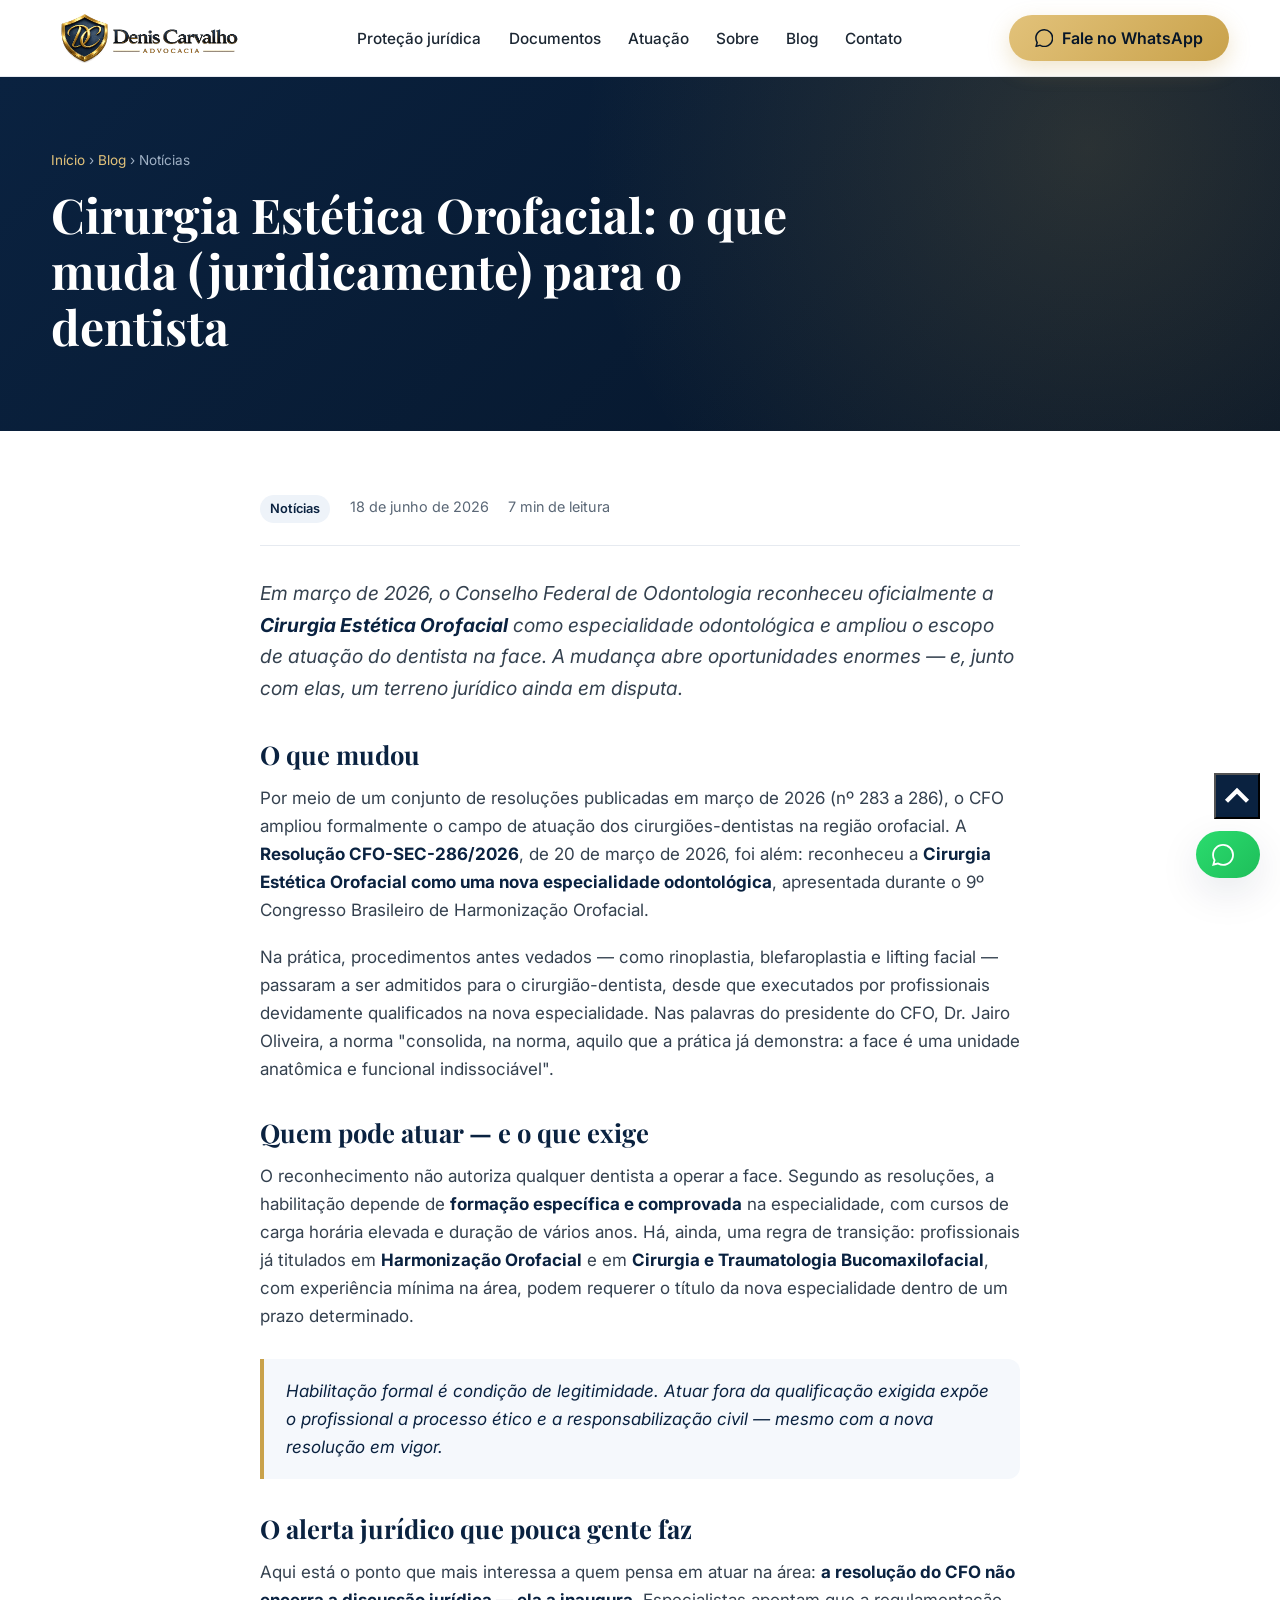
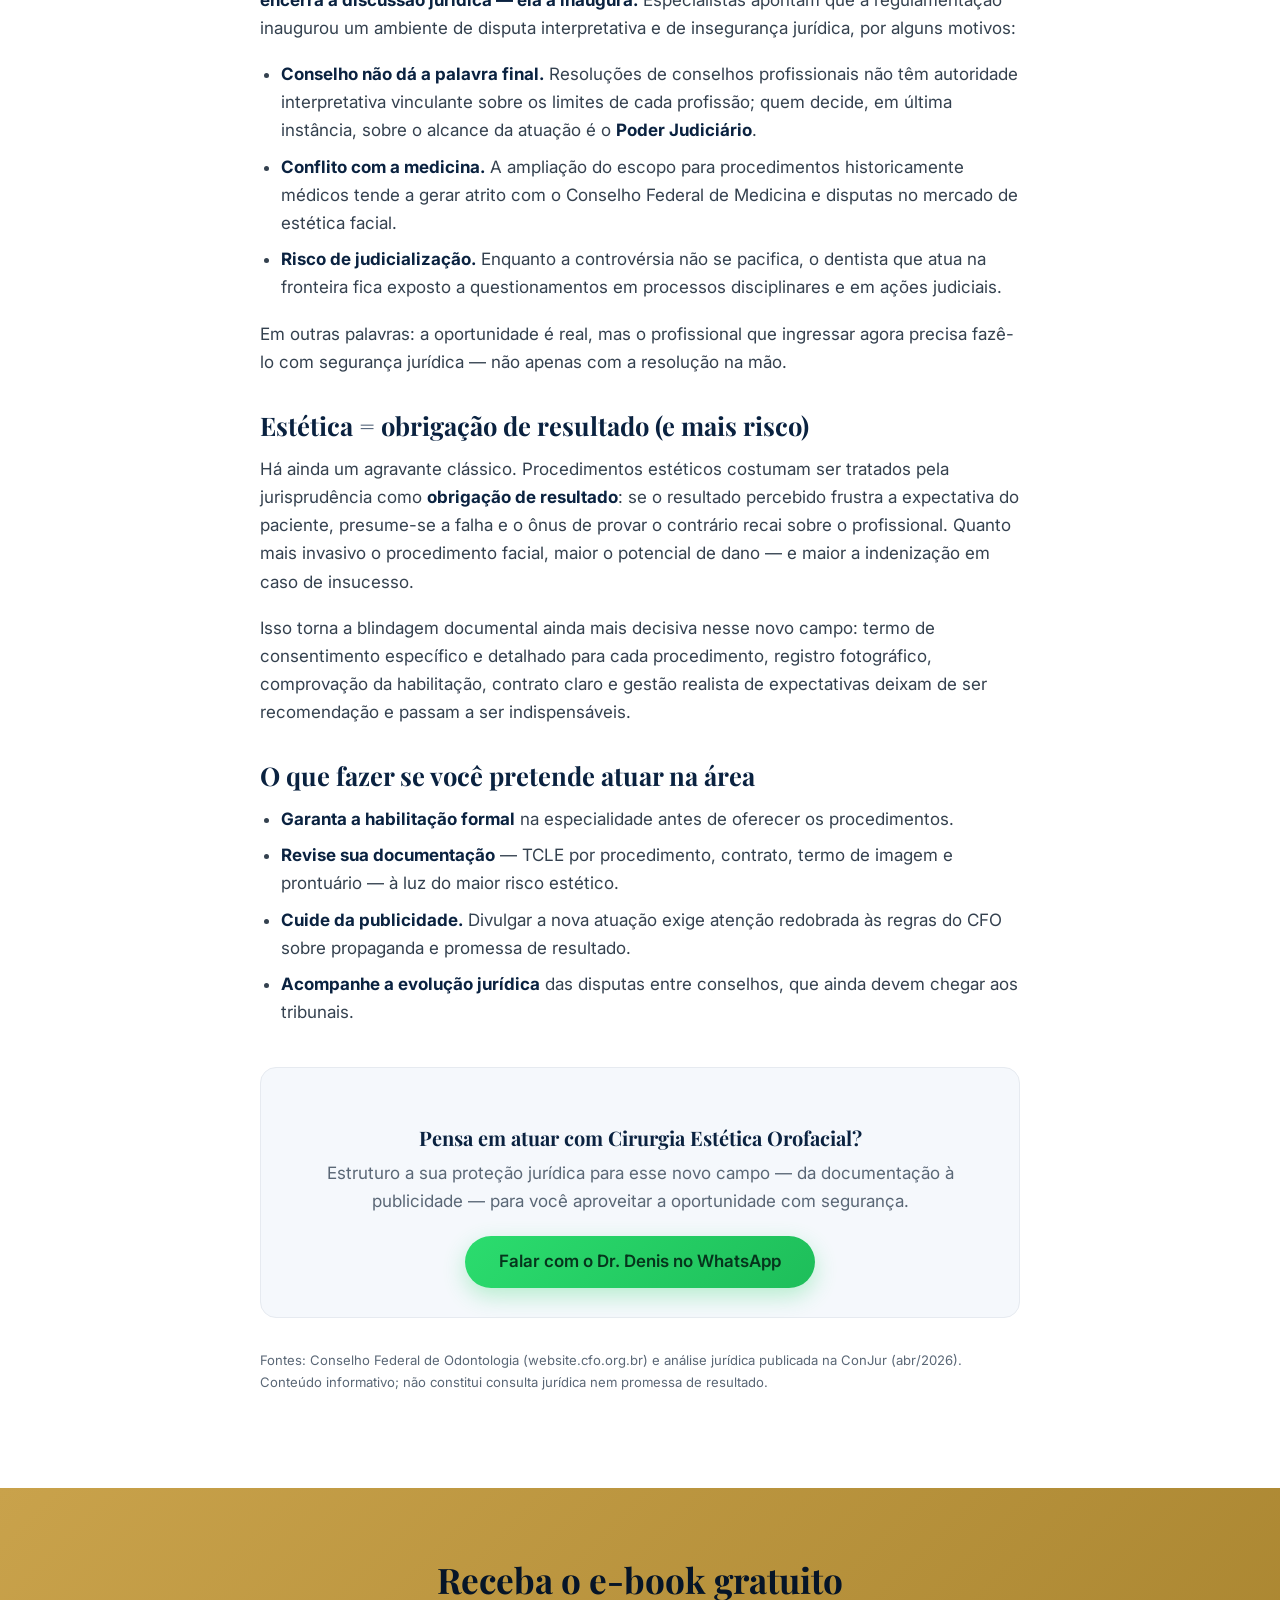
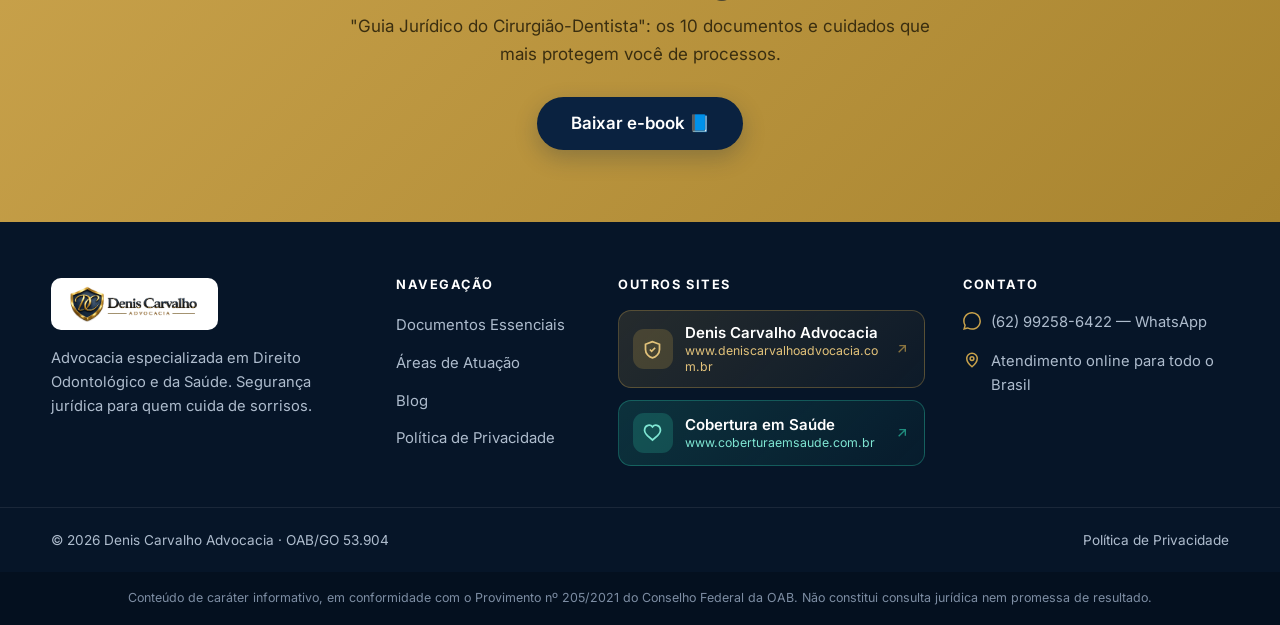
==== commit f44755af: "Remove cidade (Mineiros-GO) e destaca "Outros sites" no rodape - Remove todas as mencoes a Mineiros-" ====
--- a/2026-06-11/files-mentioned-by-the-user-denis/outputs/artigo-cirurgia-estetica-orofacial.html
+++ b/2026-06-11/files-mentioned-by-the-user-denis/outputs/artigo-cirurgia-estetica-orofacial.html
@@ -119,12 +119,23 @@
         </div>
         <div>
           <h4>Outros sites</h4>
-          <ul><li><a href="https://www.deniscarvalhoadvocacia.com.br" target="_blank" rel="noopener">Denis Carvalho Advocacia</a></li><li><a href="https://www.coberturaemsaude.com.br" target="_blank" rel="noopener">Cobertura em Saúde</a></li></ul>
+          <div class="f-sites">
+            <a href="https://www.deniscarvalhoadvocacia.com.br" target="_blank" rel="noopener" class="f-site-card">
+              <span class="f-site-ic"><svg viewBox="0 0 24 24" fill="none" stroke="currentColor" stroke-width="2"><path d="M12 3 4 6v6c0 4.4 3.4 8.5 8 9.5 4.6-1 8-5.1 8-9.5V6l-8-3Z"/><path d="m9 12 2 2 4-4"/></svg></span>
+              <span class="f-site-txt"><span class="f-site-nm">Denis Carvalho Advocacia</span><span class="f-site-url">www.deniscarvalhoadvocacia.com.br</span></span>
+              <svg class="f-site-go" viewBox="0 0 24 24" fill="none" stroke="currentColor" stroke-width="2"><path d="M7 17 17 7M8 7h9v9"/></svg>
+            </a>
+            <a href="https://www.coberturaemsaude.com.br" target="_blank" rel="noopener" class="f-site-card f-site-card--health">
+              <span class="f-site-ic"><svg viewBox="0 0 24 24" fill="none" stroke="currentColor" stroke-width="2"><path d="M20.8 7.6a5 5 0 0 0-8.8-2 5 5 0 0 0-8.8 2c-1 3 1 6 3 8l5.8 5 5.8-5c2-2 4-5 3-8Z"/></svg></span>
+              <span class="f-site-txt"><span class="f-site-nm">Cobertura em Saúde</span><span class="f-site-url">www.coberturaemsaude.com.br</span></span>
+              <svg class="f-site-go" viewBox="0 0 24 24" fill="none" stroke="currentColor" stroke-width="2"><path d="M7 17 17 7M8 7h9v9"/></svg>
+            </a>
+          </div>
         </div>
         <div class="f-contact">
           <h4>Contato</h4>
           <div class="fc"><svg viewBox="0 0 24 24" fill="currentColor"><path d="M.06 24l1.69-6.16a11.86 11.86 0 01-1.6-5.95C.16 5.32 5.5 0 12.06 0a11.8 11.8 0 018.41 3.49 11.8 11.8 0 013.48 8.41c0 6.55-5.34 11.89-11.89 11.89a11.9 11.9 0 01-5.69-1.45L.06 24zm6.6-3.8c1.68.99 3.28 1.59 5.4 1.59 5.44 0 9.87-4.43 9.88-9.88a9.8 9.8 0 00-2.88-6.99A9.82 9.82 0 0012.06 2c-5.45 0-9.88 4.43-9.88 9.88 0 2.2.64 3.85 1.72 5.58l-.99 3.62 3.75-.88z"/></svg><div><a href="https://wa.me/5562992586422" target="_blank" rel="noopener">(62) 99258-6422</a> — WhatsApp</div></div>
-          <div class="fc"><svg viewBox="0 0 24 24" fill="none" stroke="currentColor" stroke-width="2"><path d="M12 21s-7-5.6-7-11a7 7 0 0114 0c0 5.4-7 11-7 11z"/><circle cx="12" cy="10" r="2.5"/></svg><div>Mineiros-GO · Online para todo o Brasil</div></div>
+          <div class="fc"><svg viewBox="0 0 24 24" fill="none" stroke="currentColor" stroke-width="2"><path d="M12 21s-7-5.6-7-11a7 7 0 0114 0c0 5.4-7 11-7 11z"/><circle cx="12" cy="10" r="2.5"/></svg><div>Atendimento online para todo o Brasil</div></div>
         </div>
       </div>
     </div>
--- a/2026-06-11/files-mentioned-by-the-user-denis/outputs/assets/css/styles.css
+++ b/2026-06-11/files-mentioned-by-the-user-denis/outputs/assets/css/styles.css
@@ -33,7 +33,7 @@
 
 /* ---------- Reset ---------- */
 *, *::before, *::after { box-sizing: border-box; }
-html { scroll-behavior: smooth; -webkit-text-size-adjust: 100%; }
+html { scroll-behavior: smooth; -webkit-text-size-adjust: 100%; overflow-x: hidden; overflow-x: clip; }
 body {
   margin: 0;
   font-family: "Inter", system-ui, -apple-system, "Segoe UI", Roboto, sans-serif;
@@ -99,12 +99,15 @@
 /* ---------- Header ---------- */
 .site-header {
   position: sticky; top: 0; z-index: 50;
-  background: rgba(255, 255, 255, .92);
-  backdrop-filter: saturate(180%) blur(10px);
+  background: rgba(255, 255, 255, .97);
   border-bottom: 1px solid var(--line);
   transition: box-shadow .3s, background .3s;
 }
-.site-header.scrolled { box-shadow: var(--shadow-sm); background: rgba(255, 255, 255, .98); }
+/* backdrop-filter só no desktop: no mobile ele prendia o menu lateral (containing block do fixed) */
+@media (min-width: 761px) {
+  .site-header { background: rgba(255, 255, 255, .92); backdrop-filter: saturate(180%) blur(10px); }
+}
+.site-header.scrolled { box-shadow: var(--shadow-sm); background: rgba(255, 255, 255, .99); }
 .site-header .nav { display: flex; align-items: center; justify-content: space-between; gap: 1.2rem; min-height: 76px; }
 .brand { flex: none; display: inline-flex; }
 .brand img { height: 50px; width: auto; max-width: none; }
@@ -392,7 +395,7 @@
 
 /* ---------- Footer ---------- */
 .footer { background: var(--navy-deep); color: #aebccd; padding: 3.5rem 0 0; }
-.footer .grid { display: grid; grid-template-columns: 1.6fr 1fr 1fr 1.3fr; gap: 2.4rem; padding-bottom: 2.6rem; }
+.footer .grid { display: grid; grid-template-columns: 1.5fr .9fr 1.5fr 1.3fr; gap: 2.4rem; padding-bottom: 2.6rem; }
 .footer h4 { color: #fff; font-family: "Inter", sans-serif; font-size: .8rem; letter-spacing: .12em; text-transform: uppercase; margin-bottom: 1.1rem; }
 .f-brand img { height: 52px; background: #fff; padding: 8px 12px; border-radius: 10px; margin-bottom: 1rem; }
 .f-brand p { font-size: .92rem; max-width: 30ch; }
@@ -408,6 +411,30 @@
 .f-contact .fc svg { width: 18px; height: 18px; color: var(--gold); flex: none; margin-top: 2px; }
 .f-contact .fc a { color: #aebccd; }
 .f-contact .fc a:hover { color: var(--gold-light); }
+/* Destaque "Outros sites" — cards coloridos com URL visível */
+.f-sites { display: grid; gap: .75rem; margin-top: .2rem; }
+.f-site-card {
+  display: flex; align-items: center; gap: .75rem; padding: .75rem .85rem; border-radius: 13px;
+  background: linear-gradient(135deg, rgba(201,162,75,.16), rgba(201,162,75,.04));
+  border: 1px solid rgba(201,162,75,.32);
+  transition: transform .25s var(--ease), box-shadow .25s, border-color .25s, background .25s;
+}
+.f-site-card:hover { transform: translateY(-2px); border-color: var(--gold); background: linear-gradient(135deg, rgba(201,162,75,.26), rgba(201,162,75,.08)); box-shadow: 0 12px 28px rgba(201,162,75,.22); }
+.f-site-ic { width: 40px; height: 40px; flex: none; border-radius: 11px; display: grid; place-items: center; background: rgba(201,162,75,.22); }
+.f-site-ic svg { width: 21px; height: 21px; color: var(--gold-light); }
+.f-site-txt { display: flex; flex-direction: column; min-width: 0; line-height: 1.3; }
+.f-site-nm { color: #fff; font-weight: 600; font-size: .94rem; }
+.f-site-url { color: var(--gold-light); font-size: .77rem; word-break: break-all; }
+.f-site-go { width: 16px; height: 16px; flex: none; color: var(--gold); margin-left: auto; opacity: .65; transition: transform .25s, opacity .25s; }
+.f-site-card:hover .f-site-go { transform: translate(2px, -2px); opacity: 1; }
+/* Variante "saúde" — destaque em verde-água */
+.f-site-card--health { background: linear-gradient(135deg, rgba(45,201,170,.16), rgba(45,201,170,.04)); border-color: rgba(45,201,170,.32); }
+.f-site-card--health:hover { border-color: #2dc9aa; background: linear-gradient(135deg, rgba(45,201,170,.26), rgba(45,201,170,.08)); box-shadow: 0 12px 28px rgba(45,201,170,.22); }
+.f-site-card--health .f-site-ic { background: rgba(45,201,170,.22); }
+.f-site-card--health .f-site-ic svg { color: #7fe6d3; }
+.f-site-card--health .f-site-url { color: #7fe6d3; }
+.f-site-card--health .f-site-go { color: #2dc9aa; }
+
 .footer-bottom { border-top: 1px solid rgba(255,255,255,.08); }
 .footer-bottom .container { display: flex; flex-wrap: wrap; justify-content: space-between; gap: .6rem; padding: 1.3rem 0; font-size: .85rem; }
 .footer-bottom a:hover { color: var(--gold-light); }
@@ -504,3 +531,7 @@
   .leadin { width: 300px; }
   .hero__actions .btn { width: 100%; justify-content: center; }
 }
+
+/* Esconde aba do e-book e botões flutuantes enquanto o menu mobile está aberto */
+body.nav-open .leadin__tab,
+body.nav-open .fab-stack { opacity: 0; visibility: hidden; pointer-events: none; }
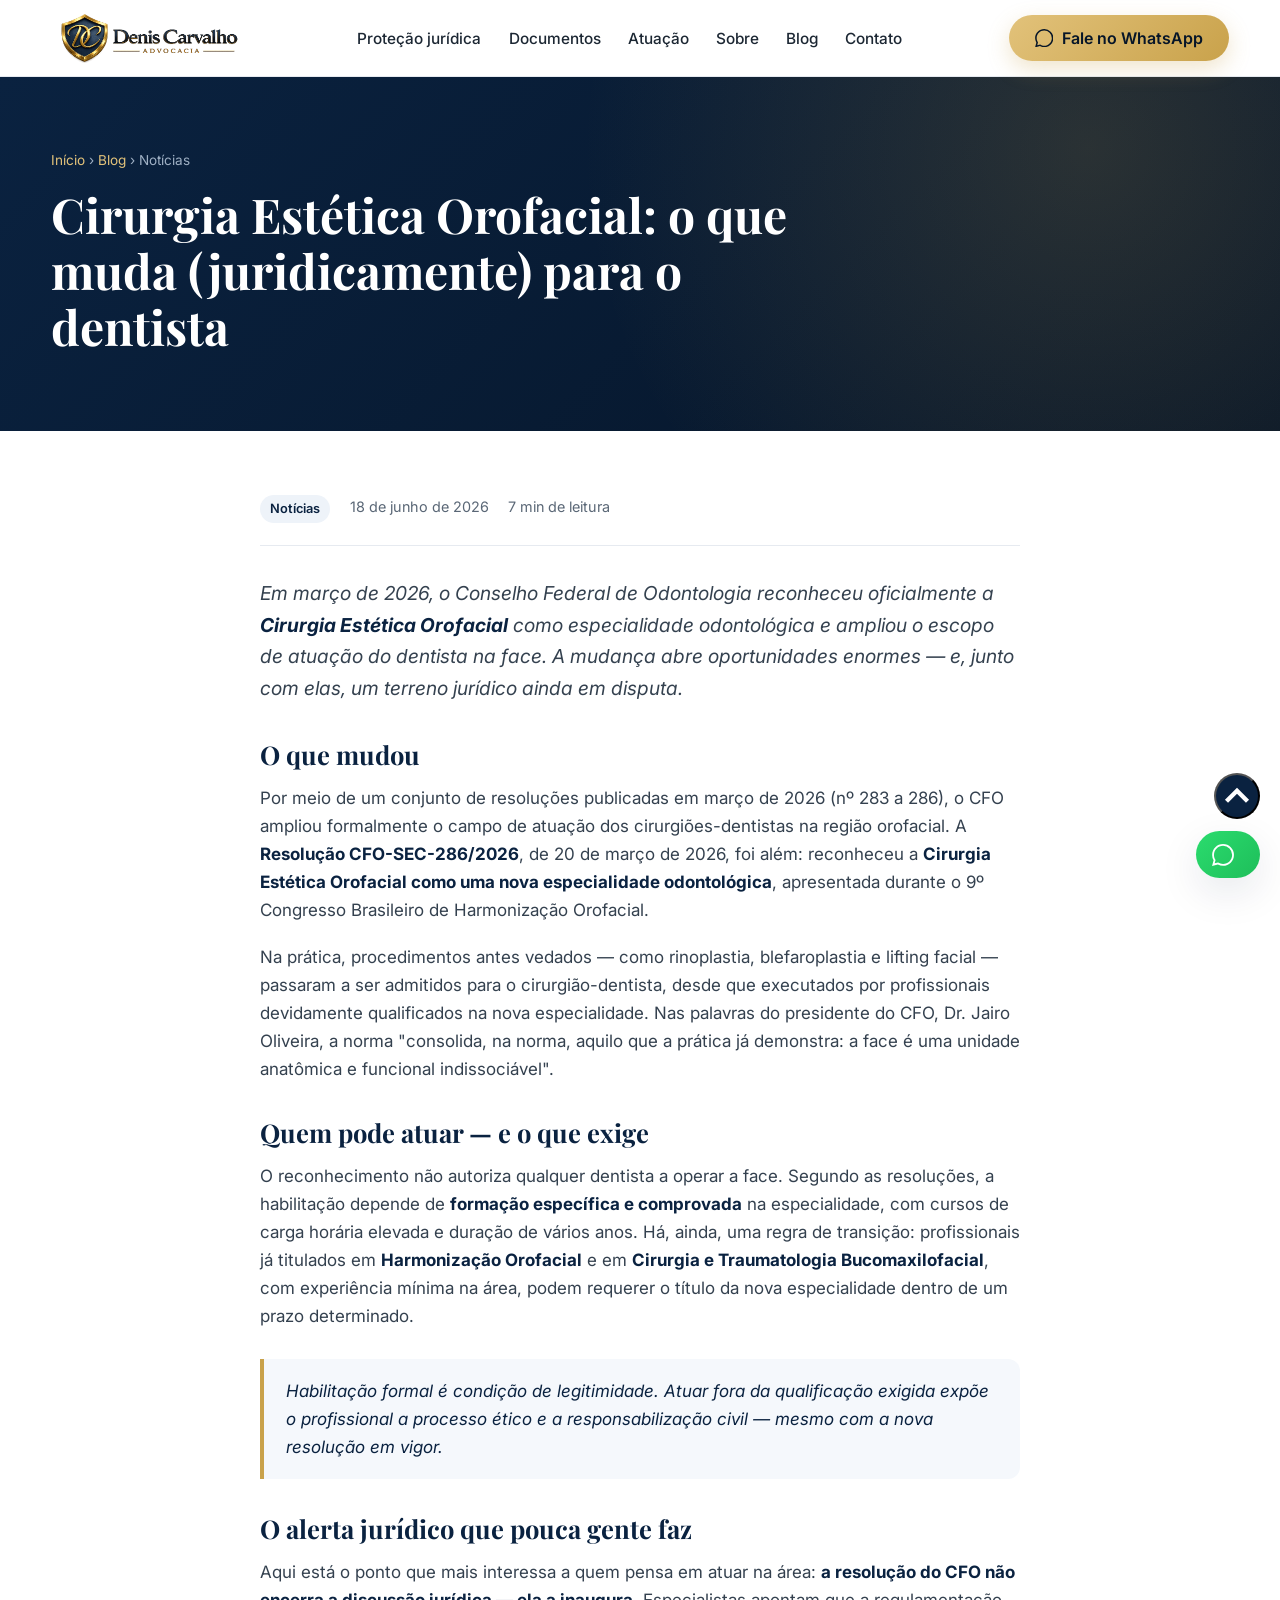
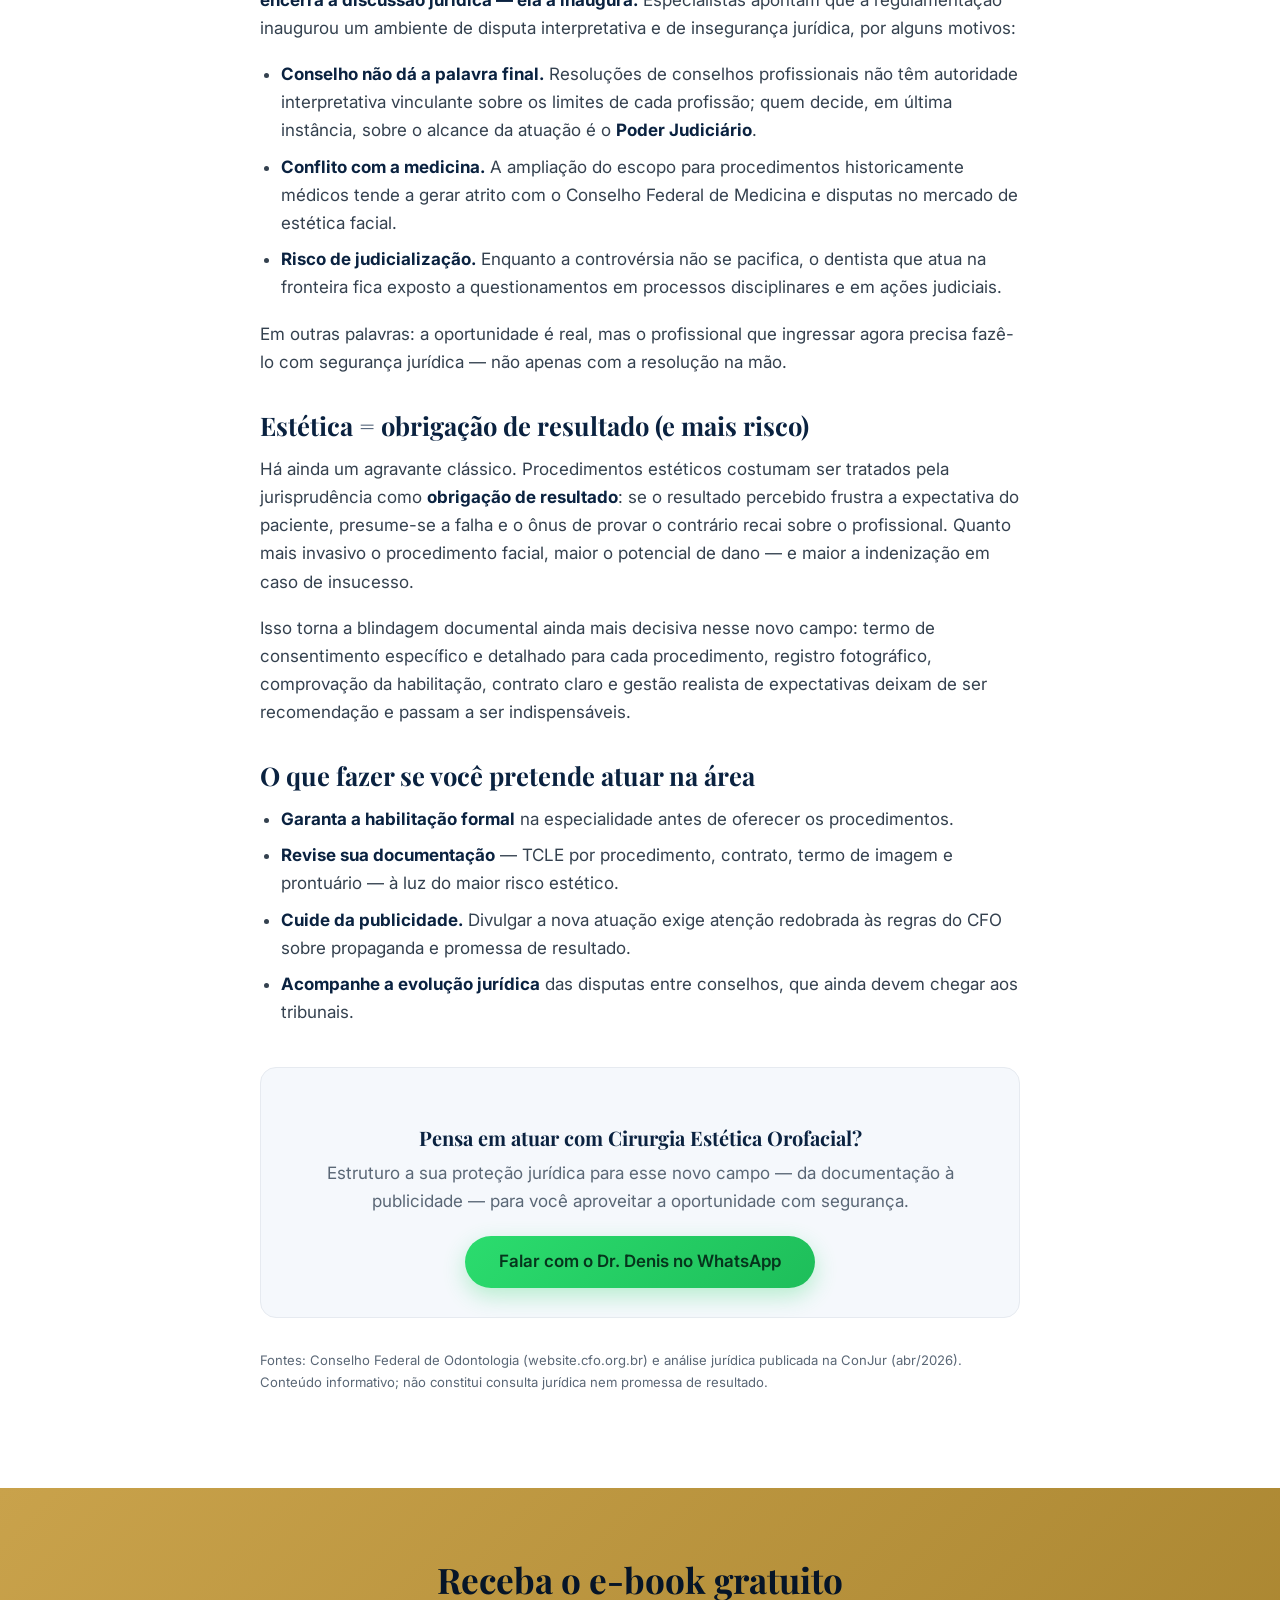
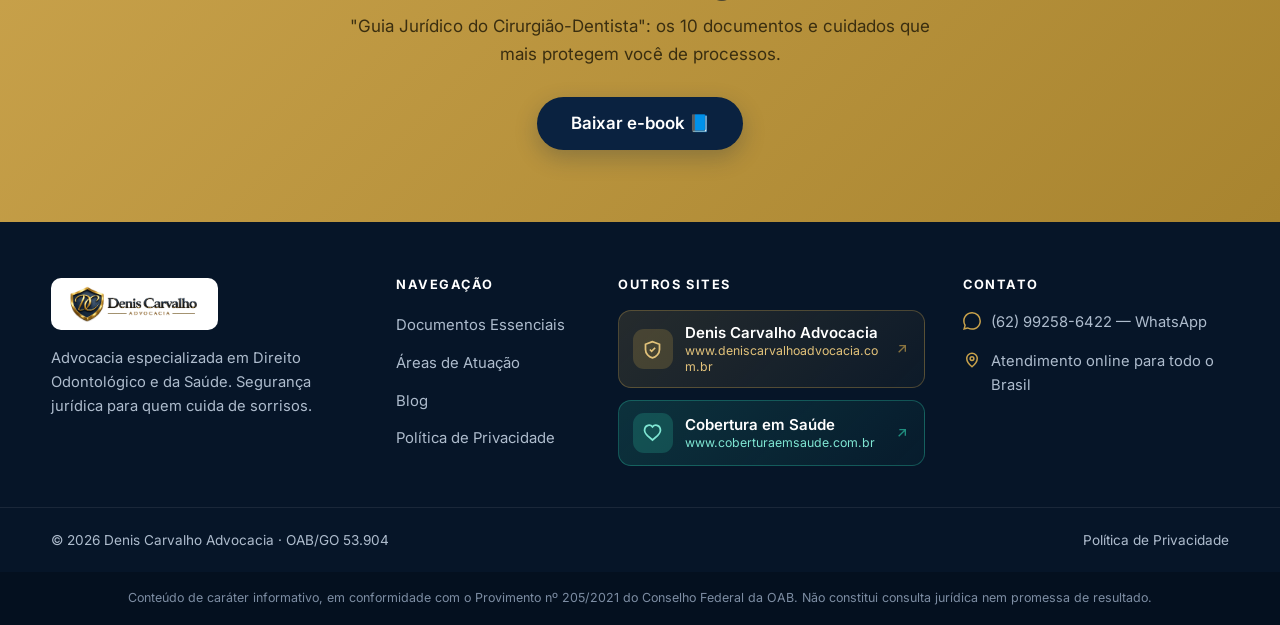
==== commit 23745834: "Botao 'voltar ao topo' redondo (igual aos demais FABs) + bump cache O botao azul de voltar ao topo e" ====
--- a/2026-06-11/files-mentioned-by-the-user-denis/outputs/artigo-cirurgia-estetica-orofacial.html
+++ b/2026-06-11/files-mentioned-by-the-user-denis/outputs/artigo-cirurgia-estetica-orofacial.html
@@ -14,7 +14,7 @@
   <link rel="preconnect" href="https://fonts.googleapis.com">
   <link rel="preconnect" href="https://fonts.gstatic.com" crossorigin>
   <link href="https://fonts.googleapis.com/css2?family=Playfair+Display:wght@500;600;700;800&family=Inter:wght@400;500;600;700&display=swap" rel="stylesheet">
-  <link rel="stylesheet" href="assets/css/styles.css">
+  <link rel="stylesheet" href="assets/css/styles.css?v=20260619c">
   <script type="application/ld+json">
   {"@context":"https://schema.org","@type":"Article","headline":"Cirurgia Estética Orofacial: o que muda juridicamente para o dentista (Resolução CFO 286/2026)","datePublished":"2026-06-18","author":{"@type":"Person","name":"Denis Carvalho dos Santos Vieira"},"publisher":{"@type":"Organization","name":"Advocacia Odontológica — Denis Carvalho"},"mainEntityOfPage":"https://www.advocaciaodontologica.com.br/artigo-cirurgia-estetica-orofacial.html"}
   </script>
@@ -148,6 +148,6 @@
     <a href="https://wa.me/5562992586422?text=Ol%C3%A1%2C%20Dr.%20Denis!%20Vim%20pelo%20blog%20e%20gostaria%20de%20uma%20orienta%C3%A7%C3%A3o." target="_blank" rel="noopener" class="fab fab-whats" aria-label="Fale no WhatsApp"><svg viewBox="0 0 24 24" fill="currentColor"><path d="M.06 24l1.69-6.16a11.86 11.86 0 01-1.6-5.95C.16 5.32 5.5 0 12.06 0a11.8 11.8 0 018.41 3.49 11.8 11.8 0 013.48 8.41c0 6.55-5.34 11.89-11.89 11.89a11.9 11.9 0 01-5.69-1.45L.06 24zm6.6-3.8c1.68.99 3.28 1.59 5.4 1.59 5.44 0 9.87-4.43 9.88-9.88a9.8 9.8 0 00-2.88-6.99A9.82 9.82 0 0012.06 2c-5.45 0-9.88 4.43-9.88 9.88 0 2.2.64 3.85 1.72 5.58l-.99 3.62 3.75-.88z"/></svg><span class="fab-label">Fale comigo no WhatsApp</span></a>
   </div>
 
-  <script src="assets/js/main.js" defer></script>
+  <script src="assets/js/main.js?v=20260619c" defer></script>
 </body>
 </html>
--- a/2026-06-11/files-mentioned-by-the-user-denis/outputs/assets/css/styles.css
+++ b/2026-06-11/files-mentioned-by-the-user-denis/outputs/assets/css/styles.css
@@ -457,7 +457,8 @@
 .fab-urgent { background: linear-gradient(135deg, #e0533d, #b8311c); }
 .fab-urgent svg { stroke: #fff; fill: none; }
 .fab-totop {
-  width: 46px; height: 46px; justify-content: center; padding: 0; background: var(--navy);
+  display: inline-flex; align-items: center; justify-content: center;
+  width: 46px; height: 46px; padding: 0; border-radius: 50%; background: var(--navy);
   opacity: 0; visibility: hidden; transition: opacity .3s, transform .25s, visibility .3s;
 }
 .fab-totop svg { stroke: #fff; fill: none; }
@@ -528,6 +529,13 @@
   .posts { grid-template-columns: 1fr; }
   .footer .grid { grid-template-columns: 1fr; gap: 1.8rem; }
   .fab .fab-label { display: none; }
+  /* botões flutuantes: círculos uniformes e alinhados no celular */
+  .fab-stack { right: 14px; bottom: 16px; gap: .6rem; align-items: center; }
+  .fab { width: 48px; height: 48px; padding: 0; justify-content: center; }
+  .fab svg { width: 23px; height: 23px; }
+  .fab-totop { width: 48px; height: 48px; }
+  .fab-whats::after { animation: none; }     /* sem halo que vaza na borda */
+  .leadin__tab { display: none; }            /* aba do e-book oculta no celular (acessível pelo hero e pela seção E-book) */
   .leadin { width: 300px; }
   .hero__actions .btn { width: 100%; justify-content: center; }
 }
